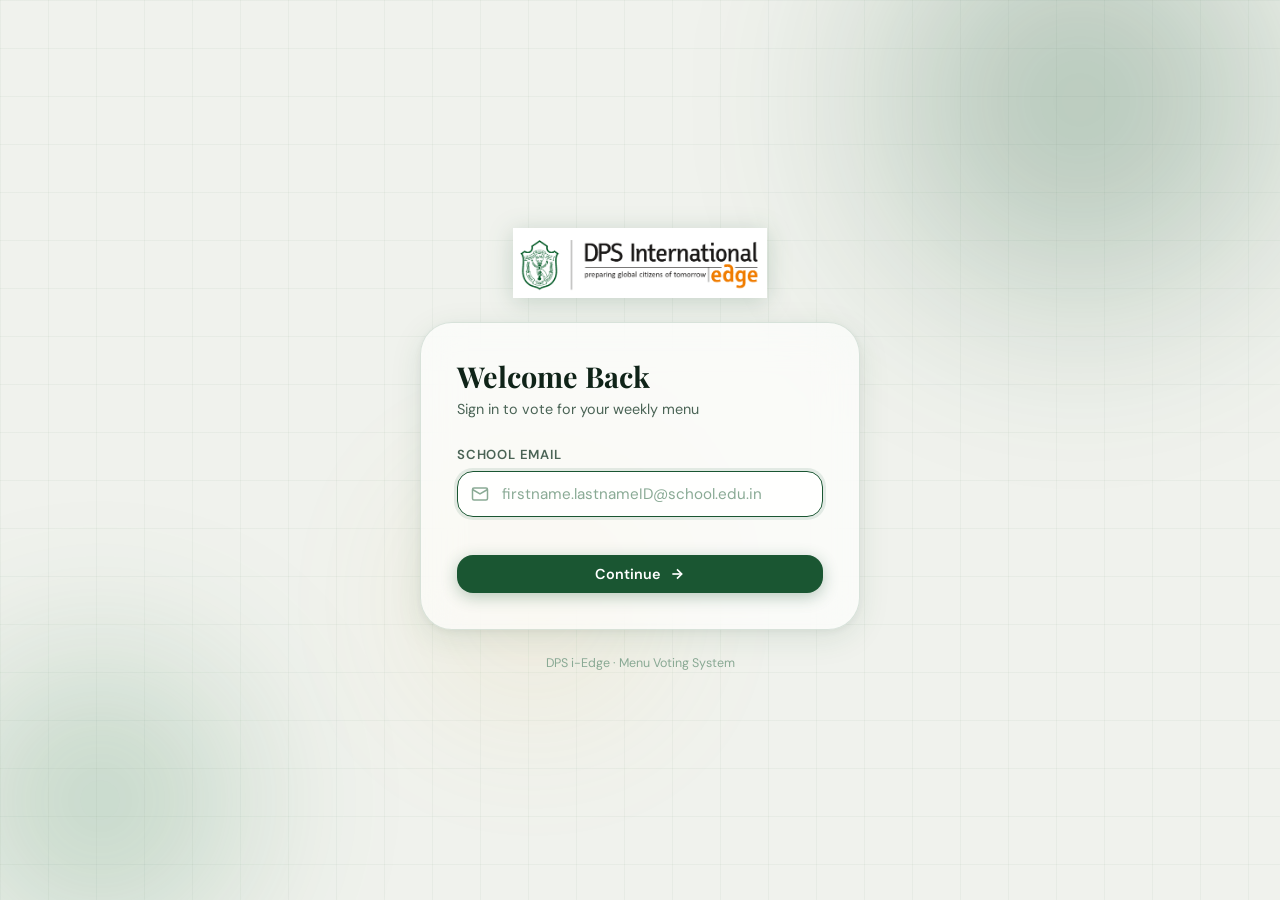
==== index.html @ 248c558a "Initial commit" ====
<!DOCTYPE html>
<html lang="en">
<head>
  <meta charset="UTF-8" />
  <meta name="viewport" content="width=device-width, initial-scale=1.0" />
  <title>DPS i-Edge · Menu Vote</title>
  <link rel="preconnect" href="https://fonts.googleapis.com" />
  <link rel="preconnect" href="https://fonts.gstatic.com" crossorigin />
  <link href="https://fonts.googleapis.com/css2?family=Playfair+Display:wght@400;600;700&family=DM+Sans:wght@300;400;500;600&family=DM+Mono:wght@400;500&display=swap" rel="stylesheet" />
  <link rel="stylesheet" href="css/main.css" />
  <link rel="stylesheet" href="css/auth.css" />
</head>
<body class="auth-page">

  <!-- Animated background -->
  <div class="bg-canvas">
    <div class="bg-orb orb-1"></div>
    <div class="bg-orb orb-2"></div>
    <div class="bg-orb orb-3"></div>
    <div class="bg-grid"></div>
  </div>

  <!-- Auth Container -->
  <div class="auth-wrapper">
    <!-- Logo -->
    <div class="auth-logo">
      <img src="assets/logo.png" alt="DPS i-Edge" id="school-logo" onerror="this.style.display='none'; document.getElementById('logo-text').style.display='block'" />
      <div id="logo-text" class="logo-text-fallback" style="display:none">
        <span class="logo-dps">DPS</span><span class="logo-iedge">i·Edge</span>
      </div>
    </div>

    <!-- Step 1: Email Entry -->
    <div class="auth-card glass-card" id="step-email">
      <div class="auth-card-header">
        <h1 class="auth-title">Welcome Back</h1>
        <p class="auth-subtitle">Sign in to vote for your weekly menu</p>
      </div>
      <div class="form-group">
        <label class="form-label" for="email-input">School Email</label>
        <div class="input-wrapper">
          <svg class="input-icon" viewBox="0 0 24 24" fill="none" stroke="currentColor" stroke-width="2"><path d="M4 4h16c1.1 0 2 .9 2 2v12c0 1.1-.9 2-2 2H4c-1.1 0-2-.9-2-2V6c0-1.1.9-2 2-2z"/><polyline points="22,6 12,12 2,6"/></svg>
          <input type="email" id="email-input" class="form-input" placeholder="firstname.lastnameID@school.edu.in" autocomplete="email" />
        </div>
        <span class="form-error" id="email-error"></span>
      </div>
      <button class="btn btn-primary btn-full" id="email-next-btn">
        <span>Continue</span>
        <svg viewBox="0 0 24 24" fill="none" stroke="currentColor" stroke-width="2.5"><line x1="5" y1="12" x2="19" y2="12"/><polyline points="12 5 19 12 12 19"/></svg>
      </button>
    </div>

    <!-- Step 2a: First Login - Set Password -->
    <div class="auth-card glass-card" id="step-first-login" style="display:none">
      <div class="auth-card-header">
        <button class="back-btn" id="back-from-first">
          <svg viewBox="0 0 24 24" fill="none" stroke="currentColor" stroke-width="2.5"><polyline points="15 18 9 12 15 6"/></svg>
        </button>
        <h1 class="auth-title">First Time Here?</h1>
        <p class="auth-subtitle">Enter your temporary password, then create a new one</p>
      </div>
      <div class="form-group">
        <label class="form-label">Temporary Password</label>
        <div class="input-wrapper">
          <svg class="input-icon" viewBox="0 0 24 24" fill="none" stroke="currentColor" stroke-width="2"><rect x="3" y="11" width="18" height="11" rx="2" ry="2"/><path d="M7 11V7a5 5 0 0 1 10 0v4"/></svg>
          <input type="password" id="temp-password-input" class="form-input" placeholder="firstnameDDMM" autocomplete="current-password" />
          <button class="toggle-pw" data-target="temp-password-input">
            <svg viewBox="0 0 24 24" fill="none" stroke="currentColor" stroke-width="2"><path d="M1 12s4-8 11-8 11 8 11 8-4 8-11 8-11-8-11-8z"/><circle cx="12" cy="12" r="3"/></svg>
          </button>
        </div>
        <span class="form-error" id="temp-pw-error"></span>
      </div>
      <div class="form-group">
        <label class="form-label">New Password</label>
        <div class="input-wrapper">
          <svg class="input-icon" viewBox="0 0 24 24" fill="none" stroke="currentColor" stroke-width="2"><rect x="3" y="11" width="18" height="11" rx="2" ry="2"/><path d="M7 11V7a5 5 0 0 1 10 0v4"/></svg>
          <input type="password" id="new-password-input" class="form-input" placeholder="At least 6 characters" autocomplete="new-password" />
          <button class="toggle-pw" data-target="new-password-input">
            <svg viewBox="0 0 24 24" fill="none" stroke="currentColor" stroke-width="2"><path d="M1 12s4-8 11-8 11 8 11 8-4 8-11 8-11-8-11-8z"/><circle cx="12" cy="12" r="3"/></svg>
          </button>
        </div>
        <span class="form-error" id="new-pw-error"></span>
      </div>
      <div class="form-group">
        <label class="form-label">Confirm New Password</label>
        <div class="input-wrapper">
          <svg class="input-icon" viewBox="0 0 24 24" fill="none" stroke="currentColor" stroke-width="2"><rect x="3" y="11" width="18" height="11" rx="2" ry="2"/><path d="M7 11V7a5 5 0 0 1 10 0v4"/></svg>
          <input type="password" id="confirm-password-input" class="form-input" placeholder="Repeat new password" autocomplete="new-password" />
          <button class="toggle-pw" data-target="confirm-password-input">
            <svg viewBox="0 0 24 24" fill="none" stroke="currentColor" stroke-width="2"><path d="M1 12s4-8 11-8 11 8 11 8-4 8-11 8-11-8-11-8z"/><circle cx="12" cy="12" r="3"/></svg>
          </button>
        </div>
        <span class="form-error" id="confirm-pw-error"></span>
      </div>
      <button class="btn btn-primary btn-full" id="first-login-btn">
        <span>Set Password & Enter</span>
        <svg viewBox="0 0 24 24" fill="none" stroke="currentColor" stroke-width="2.5"><line x1="5" y1="12" x2="19" y2="12"/><polyline points="12 5 19 12 12 19"/></svg>
      </button>
    </div>

    <!-- Step 2b: Normal Login -->
    <div class="auth-card glass-card" id="step-login" style="display:none">
      <div class="auth-card-header">
        <button class="back-btn" id="back-from-login">
          <svg viewBox="0 0 24 24" fill="none" stroke="currentColor" stroke-width="2.5"><polyline points="15 18 9 12 15 6"/></svg>
        </button>
        <h1 class="auth-title">Welcome Back</h1>
        <p class="auth-subtitle" id="login-name-label">Enter your password to continue</p>
      </div>
      <div class="form-group">
        <label class="form-label">Password</label>
        <div class="input-wrapper">
          <svg class="input-icon" viewBox="0 0 24 24" fill="none" stroke="currentColor" stroke-width="2"><rect x="3" y="11" width="18" height="11" rx="2" ry="2"/><path d="M7 11V7a5 5 0 0 1 10 0v4"/></svg>
          <input type="password" id="login-password-input" class="form-input" placeholder="Your password" autocomplete="current-password" />
          <button class="toggle-pw" data-target="login-password-input">
            <svg viewBox="0 0 24 24" fill="none" stroke="currentColor" stroke-width="2"><path d="M1 12s4-8 11-8 11 8 11 8-4 8-11 8-11-8-11-8z"/><circle cx="12" cy="12" r="3"/></svg>
          </button>
        </div>
        <span class="form-error" id="login-pw-error"></span>
      </div>
      <button class="btn btn-primary btn-full" id="login-btn">
        <span>Sign In</span>
        <svg viewBox="0 0 24 24" fill="none" stroke="currentColor" stroke-width="2.5"><line x1="5" y1="12" x2="19" y2="12"/><polyline points="12 5 19 12 12 19"/></svg>
      </button>
    </div>

    <!-- Step 2c: Admin Login -->
    <div class="auth-card glass-card" id="step-admin-login" style="display:none">
      <div class="auth-card-header">
        <button class="back-btn" id="back-from-admin">
          <svg viewBox="0 0 24 24" fill="none" stroke="currentColor" stroke-width="2.5"><polyline points="15 18 9 12 15 6"/></svg>
        </button>
        <h1 class="auth-title">Admin Access</h1>
        <p class="auth-subtitle">Restricted area — authorised personnel only</p>
      </div>
      <div class="form-group">
        <label class="form-label">Admin Password</label>
        <div class="input-wrapper">
          <svg class="input-icon" viewBox="0 0 24 24" fill="none" stroke="currentColor" stroke-width="2"><rect x="3" y="11" width="18" height="11" rx="2" ry="2"/><path d="M7 11V7a5 5 0 0 1 10 0v4"/></svg>
          <input type="password" id="admin-password-input" class="form-input" placeholder="Admin password" autocomplete="current-password" />
          <button class="toggle-pw" data-target="admin-password-input">
            <svg viewBox="0 0 24 24" fill="none" stroke="currentColor" stroke-width="2"><path d="M1 12s4-8 11-8 11 8 11 8-4 8-11 8-11-8-11-8z"/><circle cx="12" cy="12" r="3"/></svg>
          </button>
        </div>
        <span class="form-error" id="admin-pw-error"></span>
      </div>
      <button class="btn btn-primary btn-full" id="admin-login-btn">
        <span>Access Dashboard</span>
        <svg viewBox="0 0 24 24" fill="none" stroke="currentColor" stroke-width="2.5"><line x1="5" y1="12" x2="19" y2="12"/><polyline points="12 5 19 12 12 19"/></svg>
      </button>
    </div>

    <div class="auth-footer">
      <p>DPS i-Edge · Menu Voting System</p>
    </div>
  </div>

  <!-- Loading Overlay -->
  <div class="loading-overlay" id="loading-overlay" style="display:none">
    <div class="loading-spinner"></div>
    <p class="loading-text" id="loading-text">Please wait…</p>
  </div>

  <script src="js/config.js"></script>
  <script src="js/supabase.js"></script>
  <script src="js/crypto.js"></script>
  <script src="js/auth.js"></script>
</body>
</html>
---- css/main.css ----
/* ===== CSS VARIABLES ===== */
:root {
  --green: #1A5632;
  --green-light: #2a7a48;
  --green-xlight: #3a9d5e;
  --green-glass: rgba(26, 86, 50, 0.12);
  --green-glass-hover: rgba(26, 86, 50, 0.22);
  --accent: #e8b84b;
  --accent-light: rgba(232, 184, 75, 0.15);
  --red: #c0392b;
  --red-light: rgba(192, 57, 43, 0.12);

  --bg: #f0f2ed;
  --bg-2: #e8ebe3;
  --surface: rgba(255, 255, 255, 0.65);
  --surface-2: rgba(255, 255, 255, 0.4);
  --surface-border: rgba(26, 86, 50, 0.15);
  --surface-shadow: 0 8px 32px rgba(26, 86, 50, 0.1), 0 2px 8px rgba(0,0,0,0.06);

  --text-primary: #0f2318;
  --text-secondary: #4a6355;
  --text-muted: #8aaa95;
  --text-on-green: #ffffff;

  --font-display: 'Playfair Display', Georgia, serif;
  --font-body: 'DM Sans', system-ui, sans-serif;
  --font-mono: 'DM Mono', monospace;

  --radius-sm: 8px;
  --radius: 16px;
  --radius-lg: 24px;
  --radius-xl: 32px;

  --transition: 0.2s cubic-bezier(0.4, 0, 0.2, 1);
  --transition-slow: 0.4s cubic-bezier(0.4, 0, 0.2, 1);

  /* Allergen colors */
  --lactose-color: #7b5ea7;
  --lactose-bg: rgba(123, 94, 167, 0.12);
  --mushroom-color: #8B5E3C;
  --mushroom-bg: rgba(139, 94, 60, 0.12);
  --nuts-color: #D4742A;
  --nuts-bg: rgba(212, 116, 42, 0.12);
  --star-color: #e8b84b;
  --star-bg: rgba(232, 184, 75, 0.15);
}

/* ===== RESET ===== */
*, *::before, *::after { box-sizing: border-box; margin: 0; padding: 0; }

html {
  scroll-behavior: smooth;
  -webkit-font-smoothing: antialiased;
  -moz-osx-font-smoothing: grayscale;
}

body {
  font-family: var(--font-body);
  background: var(--bg);
  color: var(--text-primary);
  min-height: 100vh;
  line-height: 1.5;
}

img { max-width: 100%; display: block; }
button { cursor: pointer; border: none; background: none; font-family: inherit; }
input, select, textarea { font-family: inherit; }
a { color: inherit; text-decoration: none; }

/* ===== TYPOGRAPHY ===== */
h1, h2, h3 { font-family: var(--font-display); line-height: 1.2; }

/* ===== GLASSMORPHISM ===== */
.glass-card {
  background: var(--surface);
  backdrop-filter: blur(20px) saturate(1.4);
  -webkit-backdrop-filter: blur(20px) saturate(1.4);
  border: 1px solid var(--surface-border);
  box-shadow: var(--surface-shadow);
}

.glass-nav {
  background: rgba(240, 242, 237, 0.8);
  backdrop-filter: blur(24px) saturate(1.6);
  -webkit-backdrop-filter: blur(24px) saturate(1.6);
  border-bottom: 1px solid var(--surface-border);
}

/* ===== BUTTONS ===== */
.btn {
  display: inline-flex;
  align-items: center;
  gap: 8px;
  padding: 10px 20px;
  border-radius: var(--radius);
  font-size: 0.9rem;
  font-weight: 600;
  transition: all var(--transition);
  white-space: nowrap;
}

.btn svg { width: 16px; height: 16px; flex-shrink: 0; }

.btn-primary {
  background: var(--green);
  color: var(--text-on-green);
  box-shadow: 0 4px 16px rgba(26, 86, 50, 0.3);
}
.btn-primary:hover {
  background: var(--green-light);
  box-shadow: 0 6px 20px rgba(26, 86, 50, 0.4);
  transform: translateY(-1px);
}
.btn-primary:active { transform: translateY(0); }

.btn-secondary {
  background: var(--green-glass);
  color: var(--green);
  border: 1px solid var(--surface-border);
}
.btn-secondary:hover {
  background: var(--green-glass-hover);
  transform: translateY(-1px);
}

.btn-ghost {
  background: transparent;
  color: var(--text-secondary);
  border: 1px solid var(--surface-border);
}
.btn-ghost:hover { background: var(--green-glass); color: var(--green); }

.btn-danger {
  background: var(--red);
  color: white;
  box-shadow: 0 4px 16px rgba(192, 57, 43, 0.25);
}
.btn-danger:hover { background: #a93226; transform: translateY(-1px); }

.btn-large { padding: 14px 32px; font-size: 1rem; border-radius: var(--radius-lg); }
.btn-full { width: 100%; justify-content: center; }
.icon-btn { padding: 10px; width: 40px; height: 40px; border-radius: 50%; }

/* ===== FORMS ===== */
.form-group { display: flex; flex-direction: column; gap: 6px; }

.form-label {
  font-size: 0.82rem;
  font-weight: 600;
  color: var(--text-secondary);
  text-transform: uppercase;
  letter-spacing: 0.06em;
}

.form-label .required { color: var(--red); }

.input-wrapper { position: relative; display: flex; align-items: center; }

.input-icon {
  position: absolute;
  left: 14px;
  width: 18px;
  height: 18px;
  color: var(--text-muted);
  pointer-events: none;
  flex-shrink: 0;
}

.form-input {
  width: 100%;
  padding: 12px 16px;
  border-radius: var(--radius);
  border: 1.5px solid var(--surface-border);
  background: rgba(255,255,255,0.6);
  color: var(--text-primary);
  font-size: 0.95rem;
  transition: all var(--transition);
  outline: none;
  -webkit-appearance: none;
  appearance: none;
}

.input-wrapper .form-input { padding-left: 44px; }
.input-wrapper .form-input:has(~ .toggle-pw) { padding-right: 44px; }

.form-input:focus {
  border-color: var(--green);
  background: rgba(255,255,255,0.85);
  box-shadow: 0 0 0 3px rgba(26, 86, 50, 0.1);
}

.form-input::placeholder { color: var(--text-muted); }

.form-textarea { resize: vertical; min-height: 72px; }

select.form-input { cursor: pointer; }

.toggle-pw {
  position: absolute;
  right: 12px;
  color: var(--text-muted);
  padding: 4px;
  display: flex;
}
.toggle-pw svg { width: 18px; height: 18px; }
.toggle-pw:hover { color: var(--green); }

.form-error {
  font-size: 0.82rem;
  color: var(--red);
  min-height: 16px;
}

.form-hint { font-size: 0.8rem; color: var(--text-muted); margin-top: 2px; }

.form-row {
  display: grid;
  grid-template-columns: repeat(auto-fit, minmax(160px, 1fr));
  gap: 12px;
}

/* ===== TOGGLE SWITCH ===== */
.toggle-switch { position: relative; display: inline-block; width: 48px; height: 26px; flex-shrink: 0; }
.toggle-switch input { opacity: 0; width: 0; height: 0; }
.toggle-slider {
  position: absolute; inset: 0;
  background: #ccc;
  border-radius: 26px;
  transition: all var(--transition);
  cursor: pointer;
}
.toggle-slider::before {
  content: '';
  position: absolute;
  width: 20px; height: 20px;
  left: 3px; top: 3px;
  background: white;
  border-radius: 50%;
  transition: all var(--transition);
  box-shadow: 0 1px 4px rgba(0,0,0,0.2);
}
.toggle-switch input:checked + .toggle-slider { background: var(--green); }
.toggle-switch input:checked + .toggle-slider::before { transform: translateX(22px); }

/* ===== APP HEADER ===== */
.app-header {
  position: sticky;
  top: 0;
  z-index: 100;
}

.header-inner {
  display: flex;
  align-items: center;
  justify-content: space-between;
  gap: 16px;
  max-width: 1280px;
  margin: 0 auto;
  padding: 12px 24px;
}

.header-left, .header-right {
  display: flex;
  align-items: center;
  gap: 12px;
  flex: 1;
}

.header-right { justify-content: flex-end; }
.header-center { flex: 2; display: flex; justify-content: center; }

/* ===== ALLERGEN TAGS ===== */
.allergen-tag {
  display: inline-flex;
  align-items: center;
  gap: 4px;
  padding: 3px 10px;
  border-radius: 20px;
  font-size: 0.72rem;
  font-weight: 600;
  text-transform: uppercase;
  letter-spacing: 0.04em;
}

.allergen-tag.lactose { background: var(--lactose-bg); color: var(--lactose-color); }
.allergen-tag.mushroom { background: var(--mushroom-bg); color: var(--mushroom-color); }
.allergen-tag.nuts { background: var(--nuts-bg); color: var(--nuts-color); }

.star-tag {
  display: inline-flex;
  align-items: center;
  gap: 4px;
  padding: 3px 10px;
  border-radius: 20px;
  font-size: 0.72rem;
  font-weight: 700;
  background: var(--star-bg);
  color: #a07828;
  text-transform: uppercase;
  letter-spacing: 0.04em;
}

.star-tag svg { width: 10px; height: 10px; fill: currentColor; }

/* ===== ITEM CARD ===== */
.item-card {
  background: var(--surface);
  backdrop-filter: blur(16px);
  border: 1.5px solid var(--surface-border);
  border-radius: var(--radius-lg);
  overflow: hidden;
  transition: all var(--transition);
  cursor: pointer;
  position: relative;
  display: flex;
  flex-direction: column;
}

.item-card:hover {
  border-color: var(--green);
  box-shadow: 0 8px 28px rgba(26, 86, 50, 0.15);
  transform: translateY(-2px);
}

.item-card.selected {
  border-color: var(--green);
  background: rgba(26, 86, 50, 0.06);
  box-shadow: 0 0 0 3px rgba(26, 86, 50, 0.15), 0 8px 28px rgba(26, 86, 50, 0.12);
}

.item-card.selected::after {
  content: '';
  position: absolute;
  top: 12px;
  right: 12px;
  width: 22px;
  height: 22px;
  background: var(--green);
  border-radius: 50%;
  background-image: url("data:image/svg+xml,%3Csvg xmlns='http://www.w3.org/2000/svg' viewBox='0 0 24 24' fill='none' stroke='white' stroke-width='3'%3E%3Cpolyline points='20 6 9 17 4 12'/%3E%3C/svg%3E");
  background-size: 14px;
  background-position: center;
  background-repeat: no-repeat;
}

.item-card.disabled {
  opacity: 0.45;
  pointer-events: none;
  filter: grayscale(0.4);
}

.item-card-img {
  width: 100%;
  height: 140px;
  object-fit: cover;
}

.item-card-body {
  padding: 14px;
  flex: 1;
  display: flex;
  flex-direction: column;
  gap: 8px;
}

.item-card-name {
  font-size: 0.95rem;
  font-weight: 600;
  color: var(--text-primary);
  line-height: 1.3;
}

.item-card-desc {
  font-size: 0.8rem;
  color: var(--text-secondary);
  line-height: 1.4;
}

.item-card-tags {
  display: flex;
  flex-wrap: wrap;
  gap: 4px;
  margin-top: auto;
}

/* ===== MODAL ===== */
.modal-overlay {
  position: fixed;
  inset: 0;
  background: rgba(15, 35, 24, 0.5);
  backdrop-filter: blur(4px);
  z-index: 200;
  display: flex;
  align-items: center;
  justify-content: center;
  padding: 20px;
  animation: fadeIn 0.2s ease;
}

@keyframes fadeIn { from { opacity: 0; } to { opacity: 1; } }

.modal {
  width: 100%;
  max-width: 560px;
  max-height: 90vh;
  overflow-y: auto;
  border-radius: var(--radius-xl);
  animation: slideUp 0.25s cubic-bezier(0.34, 1.56, 0.64, 1);
}

.modal-sm { max-width: 420px; }

@keyframes slideUp { from { opacity: 0; transform: translateY(20px) scale(0.97); } to { opacity: 1; transform: none; } }

.modal-header {
  display: flex;
  align-items: center;
  justify-content: space-between;
  padding: 24px 24px 0;
  margin-bottom: 4px;
}

.modal-header h2 { font-size: 1.3rem; }

.modal-close {
  width: 32px; height: 32px;
  display: flex; align-items: center; justify-content: center;
  border-radius: 50%;
  color: var(--text-secondary);
  transition: all var(--transition);
}
.modal-close:hover { background: var(--green-glass); color: var(--green); }
.modal-close svg { width: 18px; height: 18px; }

.modal-body {
  padding: 20px 24px;
  display: flex;
  flex-direction: column;
  gap: 16px;
}

.modal-footer {
  display: flex;
  justify-content: flex-end;
  gap: 10px;
  padding: 0 24px 24px;
}

/* ===== TOAST ===== */
.toast {
  position: fixed;
  bottom: 32px;
  left: 50%;
  transform: translateX(-50%) translateY(100px);
  background: var(--green);
  color: white;
  padding: 12px 20px;
  border-radius: 40px;
  display: flex;
  align-items: center;
  gap: 8px;
  font-size: 0.9rem;
  font-weight: 500;
  box-shadow: 0 8px 24px rgba(26, 86, 50, 0.35);
  z-index: 300;
  transition: transform 0.3s cubic-bezier(0.34, 1.56, 0.64, 1);
  white-space: nowrap;
}

.toast.show { transform: translateX(-50%) translateY(0); }
.toast.error { background: var(--red); box-shadow: 0 8px 24px rgba(192, 57, 43, 0.35); }

.toast-icon { width: 18px; height: 18px; flex-shrink: 0; }

/* ===== LOADING OVERLAY ===== */
.loading-overlay {
  position: fixed;
  inset: 0;
  background: rgba(240, 242, 237, 0.7);
  backdrop-filter: blur(8px);
  z-index: 400;
  display: flex;
  flex-direction: column;
  align-items: center;
  justify-content: center;
  gap: 16px;
}

.loading-spinner {
  width: 44px;
  height: 44px;
  border: 3px solid var(--surface-border);
  border-top-color: var(--green);
  border-radius: 50%;
  animation: spin 0.8s linear infinite;
}

@keyframes spin { to { transform: rotate(360deg); } }

.loading-text {
  color: var(--text-secondary);
  font-size: 0.9rem;
}

/* ===== ALLERGEN CHECKBOXES ===== */
.allergen-checkboxes { display: flex; flex-wrap: wrap; gap: 8px; }
.allergen-check { display: flex; align-items: center; cursor: pointer; }
.allergen-check input { position: absolute; opacity: 0; width: 0; height: 0; }
.allergen-check input:checked + .allergen-tag { opacity: 1; box-shadow: 0 0 0 2px currentColor; }
.allergen-check .allergen-tag { opacity: 0.5; transition: all var(--transition); }

/* ===== UTILITY ===== */
.highlight { color: var(--green); font-weight: 600; }
.text-muted { color: var(--text-muted); }

/* ===== RESPONSIVE BREAKPOINTS ===== */
@media (max-width: 768px) {
  .header-inner { padding: 10px 16px; gap: 8px; }
  .header-center { flex: unset; }
  .modal { border-radius: var(--radius-lg); }
}

@media (max-width: 480px) {
  .btn { padding: 9px 16px; font-size: 0.85rem; }
  .btn-large { padding: 12px 24px; }
}
---- css/auth.css ----
/* ===== AUTH PAGE ===== */
.auth-page {
  min-height: 100vh;
  display: flex;
  align-items: center;
  justify-content: center;
  padding: 24px;
  position: relative;
  background: var(--bg);
}

/* ===== ANIMATED BACKGROUND ===== */
.bg-canvas {
  position: fixed;
  inset: 0;
  overflow: hidden;
  z-index: 0;
  pointer-events: none;
}

.bg-orb {
  position: absolute;
  border-radius: 50%;
  filter: blur(80px);
  opacity: 0.35;
}

.orb-1 {
  width: 600px;
  height: 600px;
  background: radial-gradient(circle, #1A5632 0%, transparent 70%);
  top: -200px;
  right: -100px;
  animation: orbFloat1 18s ease-in-out infinite;
}

.orb-2 {
  width: 400px;
  height: 400px;
  background: radial-gradient(circle, #2a7a48 0%, transparent 70%);
  bottom: -100px;
  left: -100px;
  animation: orbFloat2 14s ease-in-out infinite;
}

.orb-3 {
  width: 300px;
  height: 300px;
  background: radial-gradient(circle, #e8b84b 0%, transparent 70%);
  top: 50%;
  left: 30%;
  opacity: 0.2;
  animation: orbFloat3 20s ease-in-out infinite;
}

@keyframes orbFloat1 {
  0%, 100% { transform: translate(0, 0) scale(1); }
  33% { transform: translate(-60px, 40px) scale(1.05); }
  66% { transform: translate(40px, -30px) scale(0.95); }
}
@keyframes orbFloat2 {
  0%, 100% { transform: translate(0, 0) scale(1); }
  50% { transform: translate(50px, -40px) scale(1.1); }
}
@keyframes orbFloat3 {
  0%, 100% { transform: translate(0, 0); }
  50% { transform: translate(-80px, 60px); }
}

.bg-grid {
  position: absolute;
  inset: 0;
  background-image:
    linear-gradient(rgba(26, 86, 50, 0.04) 1px, transparent 1px),
    linear-gradient(90deg, rgba(26, 86, 50, 0.04) 1px, transparent 1px);
  background-size: 48px 48px;
}

/* ===== AUTH WRAPPER ===== */
.auth-wrapper {
  position: relative;
  z-index: 1;
  width: 100%;
  max-width: 440px;
  display: flex;
  flex-direction: column;
  align-items: center;
  gap: 24px;
}

/* ===== AUTH LOGO ===== */
.auth-logo {
  display: flex;
  justify-content: center;
}

.auth-logo img {
  max-height: 70px;
  max-width: 280px;
  width: auto;
  object-fit: contain;
  filter: drop-shadow(0 4px 12px rgba(26, 86, 50, 0.2));
}

.logo-text-fallback {
  font-family: var(--font-display);
  font-size: 2.2rem;
  font-weight: 700;
  letter-spacing: -0.02em;
}

.logo-dps { color: var(--green); }
.logo-iedge { color: var(--accent); margin-left: 4px; }

/* ===== AUTH CARD ===== */
.auth-card {
  width: 100%;
  border-radius: var(--radius-xl);
  padding: 36px;
  animation: cardIn 0.4s cubic-bezier(0.34, 1.56, 0.64, 1);
}

@keyframes cardIn {
  from { opacity: 0; transform: translateY(24px) scale(0.96); }
  to { opacity: 1; transform: none; }
}

.auth-card-header {
  margin-bottom: 24px;
  position: relative;
}

.auth-title {
  font-size: 1.8rem;
  font-weight: 700;
  color: var(--text-primary);
  margin-bottom: 6px;
}

.auth-subtitle {
  font-size: 0.9rem;
  color: var(--text-secondary);
  line-height: 1.5;
}

/* ===== BACK BUTTON ===== */
.back-btn {
  position: absolute;
  top: -8px;
  left: -8px;
  width: 36px;
  height: 36px;
  display: flex;
  align-items: center;
  justify-content: center;
  border-radius: 50%;
  color: var(--text-secondary);
  transition: all var(--transition);
  background: var(--green-glass);
}

.back-btn:hover {
  background: var(--green-glass-hover);
  color: var(--green);
}

.back-btn svg { width: 18px; height: 18px; }

.auth-card-header:has(.back-btn) .auth-title,
.auth-card-header:has(.back-btn) .auth-subtitle {
  padding-left: 36px;
}

/* form groups inside auth card */
.auth-card .form-group { margin-bottom: 16px; }

/* ===== AUTH FOOTER ===== */
.auth-footer {
  text-align: center;
  font-size: 0.78rem;
  color: var(--text-muted);
}

/* ===== RESPONSIVE ===== */
@media (max-width: 480px) {
  .auth-card { padding: 24px 20px; }
  .auth-title { font-size: 1.5rem; }
}
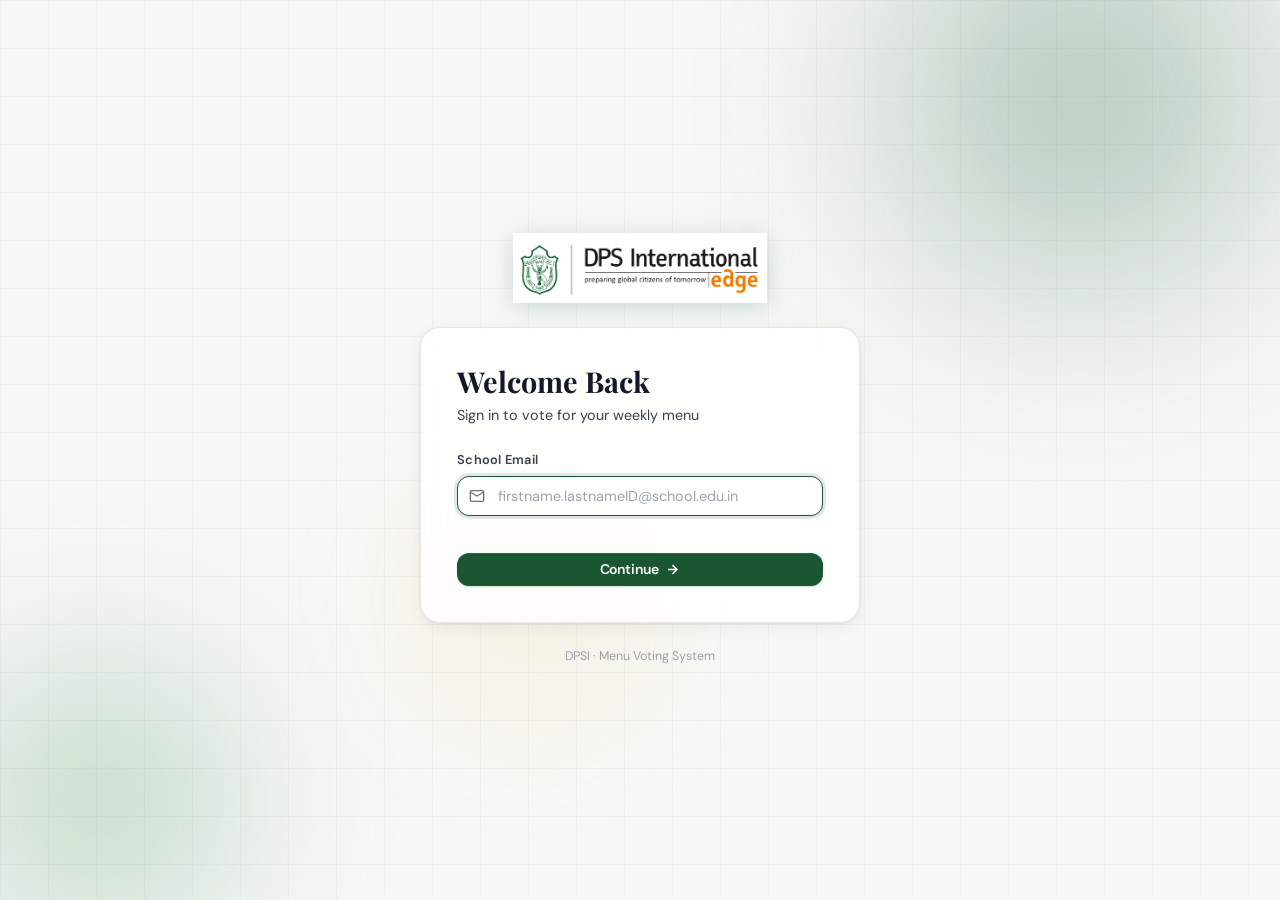
==== commit d7d69fe7: "Star item changes, navbar changes, branding changes, removed XP" ====
--- a/index.html
+++ b/index.html
@@ -3,7 +3,7 @@
 <head>
   <meta charset="UTF-8" />
   <meta name="viewport" content="width=device-width, initial-scale=1.0" />
-  <title>DPS i-Edge · Menu Vote</title>
+  <title>DPSI Menu Voting</title>
   <link rel="preconnect" href="https://fonts.googleapis.com" />
   <link rel="preconnect" href="https://fonts.gstatic.com" crossorigin />
   <link href="https://fonts.googleapis.com/css2?family=Playfair+Display:wght@400;600;700&family=DM+Sans:wght@300;400;500;600&family=DM+Mono:wght@400;500&display=swap" rel="stylesheet" />
@@ -24,7 +24,7 @@
   <div class="auth-wrapper">
     <!-- Logo -->
     <div class="auth-logo">
-      <img src="assets/logo.png" alt="DPS i-Edge" id="school-logo" onerror="this.style.display='none'; document.getElementById('logo-text').style.display='block'" />
+      <img src="assets/logo.png" alt="DPSI" id="school-logo" onerror="this.style.display='none'; document.getElementById('logo-text').style.display='block'" />
       <div id="logo-text" class="logo-text-fallback" style="display:none">
         <span class="logo-dps">DPS</span><span class="logo-iedge">i·Edge</span>
       </div>
@@ -151,7 +151,7 @@
     </div>
 
     <div class="auth-footer">
-      <p>DPS i-Edge · Menu Voting System</p>
+      <p>DPSI · Menu Voting System</p>
     </div>
   </div>
 
--- a/css/main.css
+++ b/css/main.css
@@ -1,526 +1,826 @@
 /* ===== CSS VARIABLES ===== */
 :root {
-  --green: #1A5632;
-  --green-light: #2a7a48;
-  --green-xlight: #3a9d5e;
-  --green-glass: rgba(26, 86, 50, 0.12);
-  --green-glass-hover: rgba(26, 86, 50, 0.22);
-  --accent: #e8b84b;
-  --accent-light: rgba(232, 184, 75, 0.15);
-  --red: #c0392b;
-  --red-light: rgba(192, 57, 43, 0.12);
-
-  --bg: #f0f2ed;
-  --bg-2: #e8ebe3;
-  --surface: rgba(255, 255, 255, 0.65);
-  --surface-2: rgba(255, 255, 255, 0.4);
-  --surface-border: rgba(26, 86, 50, 0.15);
-  --surface-shadow: 0 8px 32px rgba(26, 86, 50, 0.1), 0 2px 8px rgba(0,0,0,0.06);
-
-  --text-primary: #0f2318;
-  --text-secondary: #4a6355;
-  --text-muted: #8aaa95;
-  --text-on-green: #ffffff;
-
-  --font-display: 'Playfair Display', Georgia, serif;
-  --font-body: 'DM Sans', system-ui, sans-serif;
-  --font-mono: 'DM Mono', monospace;
-
-  --radius-sm: 8px;
-  --radius: 16px;
-  --radius-lg: 24px;
-  --radius-xl: 32px;
-
-  --transition: 0.2s cubic-bezier(0.4, 0, 0.2, 1);
-  --transition-slow: 0.4s cubic-bezier(0.4, 0, 0.2, 1);
-
-  /* Allergen colors */
-  --lactose-color: #7b5ea7;
-  --lactose-bg: rgba(123, 94, 167, 0.12);
-  --mushroom-color: #8B5E3C;
-  --mushroom-bg: rgba(139, 94, 60, 0.12);
-  --nuts-color: #D4742A;
-  --nuts-bg: rgba(212, 116, 42, 0.12);
-  --star-color: #e8b84b;
-  --star-bg: rgba(232, 184, 75, 0.15);
+    --green: #1a5632;
+    --green-light: #22703f;
+    --green-xlight: #2e8f52;
+    --green-glass: rgba(26, 86, 50, 0.08);
+    --green-glass-hover: rgba(26, 86, 50, 0.14);
+    --accent: #d4a017;
+    --accent-light: rgba(212, 160, 23, 0.13);
+    --red: #b91c1c;
+    --red-light: rgba(185, 28, 28, 0.09);
+
+    /* Cleaner, higher-contrast background palette — Notion/Linear inspired */
+    --bg: #f7f8f5;
+    --bg-2: #eef0eb;
+    --surface: rgba(255, 255, 255, 0.82);
+    --surface-solid: #ffffff;
+    --surface-2: rgba(255, 255, 255, 0.55);
+    --surface-border: rgba(0, 0, 0, 0.09);
+    --surface-border-strong: rgba(0, 0, 0, 0.16);
+    --surface-shadow: 0 1px 3px rgba(0, 0, 0, 0.07), 0 4px 16px rgba(0, 0, 0, 0.06);
+    --surface-shadow-lg: 0 2px 8px rgba(0, 0, 0, 0.06), 0 12px 32px rgba(0, 0, 0, 0.08);
+
+    /* High contrast text — Stripe/Linear style */
+    --text-primary: #111827;
+    --text-secondary: #374151;
+    --text-tertiary: #6b7280;
+    --text-muted: #9ca3af;
+    --text-on-green: #ffffff;
+
+    --font-display: 'Playfair Display', Georgia, serif;
+    --font-body: 'DM Sans', system-ui, sans-serif;
+    --font-mono: 'DM Mono', monospace;
+
+    --radius-sm: 6px;
+    --radius: 12px;
+    --radius-lg: 16px;
+    --radius-xl: 20px;
+    --radius-2xl: 28px;
+
+    --transition: 0.15s cubic-bezier(0.4, 0, 0.2, 1);
+    --transition-slow: 0.35s cubic-bezier(0.4, 0, 0.2, 1);
+    --app-header-height: 76px;
+    --app-header-height-mobile: 64px;
+
+    /* Allergen colors — bolder, clearly differentiated */
+    --lactose-color: #6d28d9;
+    --lactose-bg: #ede9fe;
+    --lactose-border: #c4b5fd;
+    --mushroom-color: #92400e;
+    --mushroom-bg: #fef3c7;
+    --mushroom-border: #fcd34d;
+    --nuts-color: #c2410c;
+    --nuts-bg: #ffedd5;
+    --nuts-border: #fed7aa;
+
+    --star-color: #92400e;
+    --star-bg: #fefce8;
+    --star-border: #fde047;
+    --star-outline: #d4a017;
 }
 
 /* ===== RESET ===== */
-*, *::before, *::after { box-sizing: border-box; margin: 0; padding: 0; }
+*,
+*::before,
+*::after {
+    box-sizing: border-box;
+    margin: 0;
+    padding: 0;
+}
 
 html {
-  scroll-behavior: smooth;
-  -webkit-font-smoothing: antialiased;
-  -moz-osx-font-smoothing: grayscale;
+    scroll-behavior: smooth;
+    -webkit-font-smoothing: antialiased;
+    -moz-osx-font-smoothing: grayscale;
 }
 
 body {
-  font-family: var(--font-body);
-  background: var(--bg);
-  color: var(--text-primary);
-  min-height: 100vh;
-  line-height: 1.5;
-}
-
-img { max-width: 100%; display: block; }
-button { cursor: pointer; border: none; background: none; font-family: inherit; }
-input, select, textarea { font-family: inherit; }
-a { color: inherit; text-decoration: none; }
+    font-family: var(--font-body);
+    background: var(--bg);
+    color: var(--text-primary);
+    min-height: 100vh;
+    line-height: 1.6;
+    font-size: 15px;
+}
+
+img {
+    max-width: 100%;
+    display: block;
+}
+button {
+    cursor: pointer;
+    border: none;
+    background: none;
+    font-family: inherit;
+}
+input,
+select,
+textarea {
+    font-family: inherit;
+}
+a {
+    color: inherit;
+    text-decoration: none;
+}
 
 /* ===== TYPOGRAPHY ===== */
-h1, h2, h3 { font-family: var(--font-display); line-height: 1.2; }
+h1,
+h2,
+h3 {
+    font-family: var(--font-display);
+    line-height: 1.2;
+}
 
 /* ===== GLASSMORPHISM ===== */
 .glass-card {
-  background: var(--surface);
-  backdrop-filter: blur(20px) saturate(1.4);
-  -webkit-backdrop-filter: blur(20px) saturate(1.4);
-  border: 1px solid var(--surface-border);
-  box-shadow: var(--surface-shadow);
+    background: var(--surface);
+    backdrop-filter: blur(24px) saturate(1.6);
+    -webkit-backdrop-filter: blur(24px) saturate(1.6);
+    border: 1px solid var(--surface-border);
+    box-shadow: var(--surface-shadow);
 }
 
 .glass-nav {
-  background: rgba(240, 242, 237, 0.8);
-  backdrop-filter: blur(24px) saturate(1.6);
-  -webkit-backdrop-filter: blur(24px) saturate(1.6);
-  border-bottom: 1px solid var(--surface-border);
+    background: rgba(247, 248, 245, 0.88);
+    backdrop-filter: blur(28px) saturate(1.8);
+    -webkit-backdrop-filter: blur(28px) saturate(1.8);
+    border-bottom: 1px solid var(--surface-border);
+    box-shadow: 0 1px 0 rgba(0, 0, 0, 0.05);
 }
 
 /* ===== BUTTONS ===== */
 .btn {
-  display: inline-flex;
-  align-items: center;
-  gap: 8px;
-  padding: 10px 20px;
-  border-radius: var(--radius);
-  font-size: 0.9rem;
-  font-weight: 600;
-  transition: all var(--transition);
-  white-space: nowrap;
-}
-
-.btn svg { width: 16px; height: 16px; flex-shrink: 0; }
+    display: inline-flex;
+    align-items: center;
+    gap: 7px;
+    padding: 9px 18px;
+    border-radius: var(--radius);
+    font-size: 0.875rem;
+    font-weight: 600;
+    font-family: var(--font-body);
+    letter-spacing: -0.01em;
+    transition: all var(--transition);
+    white-space: nowrap;
+    line-height: 1;
+}
+
+.btn svg {
+    width: 15px;
+    height: 15px;
+    flex-shrink: 0;
+}
 
 .btn-primary {
-  background: var(--green);
-  color: var(--text-on-green);
-  box-shadow: 0 4px 16px rgba(26, 86, 50, 0.3);
+    background: var(--green);
+    color: var(--text-on-green);
+    box-shadow:
+        0 1px 2px rgba(26, 86, 50, 0.2),
+        inset 0 1px 0 rgba(255, 255, 255, 0.08);
 }
 .btn-primary:hover {
-  background: var(--green-light);
-  box-shadow: 0 6px 20px rgba(26, 86, 50, 0.4);
-  transform: translateY(-1px);
-}
-.btn-primary:active { transform: translateY(0); }
+    background: var(--green-light);
+    box-shadow:
+        0 4px 12px rgba(26, 86, 50, 0.3),
+        inset 0 1px 0 rgba(255, 255, 255, 0.08);
+    transform: translateY(-1px);
+}
+.btn-primary:active {
+    transform: translateY(0);
+    box-shadow: 0 1px 2px rgba(26, 86, 50, 0.2);
+}
 
 .btn-secondary {
-  background: var(--green-glass);
-  color: var(--green);
-  border: 1px solid var(--surface-border);
+    background: var(--green-glass);
+    color: var(--green);
+    border: 1px solid rgba(26, 86, 50, 0.2);
 }
 .btn-secondary:hover {
-  background: var(--green-glass-hover);
-  transform: translateY(-1px);
+    background: var(--green-glass-hover);
+    border-color: rgba(26, 86, 50, 0.3);
+    transform: translateY(-1px);
 }
 
 .btn-ghost {
-  background: transparent;
-  color: var(--text-secondary);
-  border: 1px solid var(--surface-border);
-}
-.btn-ghost:hover { background: var(--green-glass); color: var(--green); }
+    background: transparent;
+    color: var(--text-secondary);
+    border: 1px solid var(--surface-border);
+}
+.btn-ghost:hover {
+    background: var(--bg-2);
+    color: var(--text-primary);
+    border-color: var(--surface-border-strong);
+}
 
 .btn-danger {
-  background: var(--red);
-  color: white;
-  box-shadow: 0 4px 16px rgba(192, 57, 43, 0.25);
-}
-.btn-danger:hover { background: #a93226; transform: translateY(-1px); }
-
-.btn-large { padding: 14px 32px; font-size: 1rem; border-radius: var(--radius-lg); }
-.btn-full { width: 100%; justify-content: center; }
-.icon-btn { padding: 10px; width: 40px; height: 40px; border-radius: 50%; }
+    background: var(--red);
+    color: white;
+    box-shadow: 0 1px 2px rgba(185, 28, 28, 0.2);
+}
+.btn-danger:hover {
+    background: #991b1b;
+    transform: translateY(-1px);
+    box-shadow: 0 4px 12px rgba(185, 28, 28, 0.25);
+}
+
+.btn-large {
+    padding: 12px 28px;
+    font-size: 0.95rem;
+    border-radius: var(--radius-lg);
+}
+.btn-full {
+    width: 100%;
+    justify-content: center;
+}
+.icon-btn {
+    padding: 8px;
+    width: 36px;
+    height: 36px;
+    border-radius: var(--radius);
+}
 
 /* ===== FORMS ===== */
-.form-group { display: flex; flex-direction: column; gap: 6px; }
+.form-group {
+    display: flex;
+    flex-direction: column;
+    gap: 5px;
+}
 
 .form-label {
-  font-size: 0.82rem;
-  font-weight: 600;
-  color: var(--text-secondary);
-  text-transform: uppercase;
-  letter-spacing: 0.06em;
-}
-
-.form-label .required { color: var(--red); }
-
-.input-wrapper { position: relative; display: flex; align-items: center; }
+    font-size: 0.8rem;
+    font-weight: 600;
+    color: var(--text-secondary);
+    letter-spacing: 0.02em;
+}
+
+.form-label .required {
+    color: var(--red);
+}
+
+.input-wrapper {
+    position: relative;
+    display: flex;
+    align-items: center;
+}
 
 .input-icon {
-  position: absolute;
-  left: 14px;
-  width: 18px;
-  height: 18px;
-  color: var(--text-muted);
-  pointer-events: none;
-  flex-shrink: 0;
+    position: absolute;
+    left: 12px;
+    width: 16px;
+    height: 16px;
+    color: var(--text-tertiary);
+    pointer-events: none;
+    flex-shrink: 0;
 }
 
 .form-input {
-  width: 100%;
-  padding: 12px 16px;
-  border-radius: var(--radius);
-  border: 1.5px solid var(--surface-border);
-  background: rgba(255,255,255,0.6);
-  color: var(--text-primary);
-  font-size: 0.95rem;
-  transition: all var(--transition);
-  outline: none;
-  -webkit-appearance: none;
-  appearance: none;
-}
-
-.input-wrapper .form-input { padding-left: 44px; }
-.input-wrapper .form-input:has(~ .toggle-pw) { padding-right: 44px; }
+    width: 100%;
+    padding: 10px 14px;
+    border-radius: var(--radius);
+    border: 1.5px solid var(--surface-border-strong);
+    background: var(--surface-solid);
+    color: var(--text-primary);
+    font-size: 0.9rem;
+    font-family: var(--font-body);
+    transition: all var(--transition);
+    outline: none;
+    -webkit-appearance: none;
+    appearance: none;
+    box-shadow: 0 1px 2px rgba(0, 0, 0, 0.04);
+}
+
+.input-wrapper .form-input {
+    padding-left: 40px;
+}
 
 .form-input:focus {
-  border-color: var(--green);
-  background: rgba(255,255,255,0.85);
-  box-shadow: 0 0 0 3px rgba(26, 86, 50, 0.1);
-}
-
-.form-input::placeholder { color: var(--text-muted); }
-
-.form-textarea { resize: vertical; min-height: 72px; }
-
-select.form-input { cursor: pointer; }
+    border-color: var(--green);
+    background: #fff;
+    box-shadow:
+        0 0 0 3px rgba(26, 86, 50, 0.12),
+        0 1px 2px rgba(0, 0, 0, 0.04);
+}
+
+.form-input::placeholder {
+    color: var(--text-muted);
+}
+
+.form-textarea {
+    resize: vertical;
+    min-height: 72px;
+}
+
+select.form-input {
+    cursor: pointer;
+}
 
 .toggle-pw {
-  position: absolute;
-  right: 12px;
-  color: var(--text-muted);
-  padding: 4px;
-  display: flex;
-}
-.toggle-pw svg { width: 18px; height: 18px; }
-.toggle-pw:hover { color: var(--green); }
+    position: absolute;
+    right: 10px;
+    color: var(--text-tertiary);
+    padding: 4px;
+    display: flex;
+    border-radius: var(--radius-sm);
+}
+.toggle-pw svg {
+    width: 16px;
+    height: 16px;
+}
+.toggle-pw:hover {
+    color: var(--green);
+}
 
 .form-error {
-  font-size: 0.82rem;
-  color: var(--red);
-  min-height: 16px;
-}
-
-.form-hint { font-size: 0.8rem; color: var(--text-muted); margin-top: 2px; }
+    font-size: 0.8rem;
+    color: var(--red);
+    min-height: 16px;
+    font-weight: 500;
+}
+
+.form-hint {
+    font-size: 0.78rem;
+    color: var(--text-tertiary);
+    margin-top: 1px;
+    line-height: 1.4;
+}
 
 .form-row {
-  display: grid;
-  grid-template-columns: repeat(auto-fit, minmax(160px, 1fr));
-  gap: 12px;
+    display: grid;
+    grid-template-columns: repeat(auto-fit, minmax(150px, 1fr));
+    gap: 12px;
 }
 
 /* ===== TOGGLE SWITCH ===== */
-.toggle-switch { position: relative; display: inline-block; width: 48px; height: 26px; flex-shrink: 0; }
-.toggle-switch input { opacity: 0; width: 0; height: 0; }
+.toggle-switch {
+    position: relative;
+    display: inline-block;
+    width: 48px;
+    height: 26px;
+    flex-shrink: 0;
+}
+.toggle-switch input {
+    opacity: 0;
+    width: 0;
+    height: 0;
+}
 .toggle-slider {
-  position: absolute; inset: 0;
-  background: #ccc;
-  border-radius: 26px;
-  transition: all var(--transition);
-  cursor: pointer;
+    position: absolute;
+    inset: 0;
+    background: #ccc;
+    border-radius: 26px;
+    transition: all var(--transition);
+    cursor: pointer;
 }
 .toggle-slider::before {
-  content: '';
-  position: absolute;
-  width: 20px; height: 20px;
-  left: 3px; top: 3px;
-  background: white;
-  border-radius: 50%;
-  transition: all var(--transition);
-  box-shadow: 0 1px 4px rgba(0,0,0,0.2);
-}
-.toggle-switch input:checked + .toggle-slider { background: var(--green); }
-.toggle-switch input:checked + .toggle-slider::before { transform: translateX(22px); }
+    content: '';
+    position: absolute;
+    width: 20px;
+    height: 20px;
+    left: 3px;
+    top: 3px;
+    background: white;
+    border-radius: 50%;
+    transition: all var(--transition);
+    box-shadow: 0 1px 4px rgba(0, 0, 0, 0.2);
+}
+.toggle-switch input:checked + .toggle-slider {
+    background: var(--green);
+}
+.toggle-switch input:checked + .toggle-slider::before {
+    transform: translateX(22px);
+}
 
 /* ===== APP HEADER ===== */
 .app-header {
-  position: sticky;
-  top: 0;
-  z-index: 100;
+    position: sticky;
+    top: 0;
+    z-index: 100;
+    --app-header-height: 76px;
+    --app-header-height-mobile: 64px;
 }
 
 .header-inner {
-  display: flex;
-  align-items: center;
-  justify-content: space-between;
-  gap: 16px;
-  max-width: 1280px;
-  margin: 0 auto;
-  padding: 12px 24px;
-}
-
-.header-left, .header-right {
-  display: flex;
-  align-items: center;
-  gap: 12px;
-  flex: 1;
-}
-
-.header-right { justify-content: flex-end; }
-.header-center { flex: 2; display: flex; justify-content: center; }
+    display: flex;
+    align-items: center;
+    justify-content: space-between;
+    gap: 16px;
+    max-width: 1280px;
+    margin: 0 auto;
+    padding: 12px 24px;
+}
+
+.header-left,
+.header-right {
+    display: flex;
+    align-items: center;
+    gap: 12px;
+    flex: 1;
+}
+
+.header-right {
+    justify-content: flex-end;
+}
+.header-center {
+    flex: 2;
+    display: flex;
+    justify-content: center;
+}
+
+.nav-logo {
+    width: 42px;
+    height: 42px;
+    object-fit: contain;
+    border-radius: 12px;
+}
 
 /* ===== ALLERGEN TAGS ===== */
 .allergen-tag {
-  display: inline-flex;
-  align-items: center;
-  gap: 4px;
-  padding: 3px 10px;
-  border-radius: 20px;
-  font-size: 0.72rem;
-  font-weight: 600;
-  text-transform: uppercase;
-  letter-spacing: 0.04em;
-}
-
-.allergen-tag.lactose { background: var(--lactose-bg); color: var(--lactose-color); }
-.allergen-tag.mushroom { background: var(--mushroom-bg); color: var(--mushroom-color); }
-.allergen-tag.nuts { background: var(--nuts-bg); color: var(--nuts-color); }
+    display: inline-flex;
+    align-items: center;
+    gap: 4px;
+    padding: 3px 9px;
+    border-radius: 6px;
+    font-size: 0.72rem;
+    font-weight: 700;
+    letter-spacing: 0.02em;
+    border: 1.5px solid;
+    line-height: 1.4;
+}
+
+.allergen-tag.lactose {
+    background: var(--lactose-bg);
+    color: var(--lactose-color);
+    border-color: var(--lactose-border);
+}
+.allergen-tag.mushroom {
+    background: var(--mushroom-bg);
+    color: var(--mushroom-color);
+    border-color: var(--mushroom-border);
+}
+.allergen-tag.nuts {
+    background: var(--nuts-bg);
+    color: var(--nuts-color);
+    border-color: var(--nuts-border);
+}
 
 .star-tag {
-  display: inline-flex;
-  align-items: center;
-  gap: 4px;
-  padding: 3px 10px;
-  border-radius: 20px;
-  font-size: 0.72rem;
-  font-weight: 700;
-  background: var(--star-bg);
-  color: #a07828;
-  text-transform: uppercase;
-  letter-spacing: 0.04em;
-}
-
-.star-tag svg { width: 10px; height: 10px; fill: currentColor; }
+    display: inline-flex;
+    align-items: center;
+    gap: 4px;
+    padding: 3px 9px;
+    border-radius: 6px;
+    font-size: 0.72rem;
+    font-weight: 700;
+    background: var(--star-bg);
+    color: var(--star-color);
+    border: 1.5px solid var(--star-border);
+    letter-spacing: 0.02em;
+}
+
+.star-tag svg {
+    width: 10px;
+    height: 10px;
+    fill: currentColor;
+}
 
 /* ===== ITEM CARD ===== */
 .item-card {
-  background: var(--surface);
-  backdrop-filter: blur(16px);
-  border: 1.5px solid var(--surface-border);
-  border-radius: var(--radius-lg);
-  overflow: hidden;
-  transition: all var(--transition);
-  cursor: pointer;
-  position: relative;
-  display: flex;
-  flex-direction: column;
+    background: var(--surface);
+    backdrop-filter: blur(16px);
+    -webkit-backdrop-filter: blur(16px);
+    border: 1.5px solid var(--surface-border);
+    border-radius: var(--radius-lg);
+    overflow: hidden;
+    transition: all var(--transition);
+    cursor: pointer;
+    position: relative;
+    display: flex;
+    flex-direction: column;
+    box-shadow: var(--surface-shadow);
 }
 
 .item-card:hover {
-  border-color: var(--green);
-  box-shadow: 0 8px 28px rgba(26, 86, 50, 0.15);
-  transform: translateY(-2px);
+    border-color: rgba(26, 86, 50, 0.4);
+    box-shadow: 0 4px 20px rgba(0, 0, 0, 0.1);
+    transform: translateY(-2px);
+}
+
+/* Star item — golden outline */
+.item-card.star-item {
+    border-color: var(--star-outline);
+    box-shadow:
+        0 0 0 1px var(--star-outline),
+        var(--surface-shadow);
+}
+.item-card.star-item:hover {
+    box-shadow:
+        0 0 0 2px var(--star-outline),
+        0 4px 20px rgba(212, 160, 23, 0.2);
 }
 
 .item-card.selected {
-  border-color: var(--green);
-  background: rgba(26, 86, 50, 0.06);
-  box-shadow: 0 0 0 3px rgba(26, 86, 50, 0.15), 0 8px 28px rgba(26, 86, 50, 0.12);
+    border-color: var(--green);
+    background: rgba(26, 86, 50, 0.04);
+    box-shadow:
+        0 0 0 2.5px var(--green),
+        0 4px 20px rgba(26, 86, 50, 0.12);
+}
+
+.item-card.selected.star-item {
+    border-color: var(--green);
+    box-shadow:
+        0 0 0 2.5px var(--green),
+        0 4px 20px rgba(26, 86, 50, 0.12);
 }
 
 .item-card.selected::after {
-  content: '';
-  position: absolute;
-  top: 12px;
-  right: 12px;
-  width: 22px;
-  height: 22px;
-  background: var(--green);
-  border-radius: 50%;
-  background-image: url("data:image/svg+xml,%3Csvg xmlns='http://www.w3.org/2000/svg' viewBox='0 0 24 24' fill='none' stroke='white' stroke-width='3'%3E%3Cpolyline points='20 6 9 17 4 12'/%3E%3C/svg%3E");
-  background-size: 14px;
-  background-position: center;
-  background-repeat: no-repeat;
+    content: '';
+    position: absolute;
+    top: 10px;
+    right: 10px;
+    width: 20px;
+    height: 20px;
+    background: var(--green);
+    border-radius: 50%;
+    background-image: url("data:image/svg+xml,%3Csvg xmlns='http://www.w3.org/2000/svg' viewBox='0 0 24 24' fill='none' stroke='white' stroke-width='3'%3E%3Cpolyline points='20 6 9 17 4 12'/%3E%3C/svg%3E");
+    background-size: 12px;
+    background-position: center;
+    background-repeat: no-repeat;
+    box-shadow: 0 2px 6px rgba(26, 86, 50, 0.3);
 }
 
 .item-card.disabled {
-  opacity: 0.45;
-  pointer-events: none;
-  filter: grayscale(0.4);
+    opacity: 0.4;
+    pointer-events: none;
+    filter: grayscale(0.5);
 }
 
 .item-card-img {
-  width: 100%;
-  height: 140px;
-  object-fit: cover;
+    width: 100%;
+    height: 130px;
+    object-fit: cover;
 }
 
 .item-card-body {
-  padding: 14px;
-  flex: 1;
-  display: flex;
-  flex-direction: column;
-  gap: 8px;
+    padding: 12px 14px 14px;
+    flex: 1;
+    display: flex;
+    flex-direction: column;
+    gap: 7px;
 }
 
 .item-card-name {
-  font-size: 0.95rem;
-  font-weight: 600;
-  color: var(--text-primary);
-  line-height: 1.3;
+    font-size: 0.92rem;
+    font-weight: 600;
+    color: var(--text-primary);
+    line-height: 1.3;
+    letter-spacing: -0.01em;
 }
 
 .item-card-desc {
-  font-size: 0.8rem;
-  color: var(--text-secondary);
-  line-height: 1.4;
+    font-size: 0.78rem;
+    color: var(--text-tertiary);
+    line-height: 1.4;
 }
 
 .item-card-tags {
-  display: flex;
-  flex-wrap: wrap;
-  gap: 4px;
-  margin-top: auto;
+    display: flex;
+    flex-wrap: wrap;
+    gap: 4px;
+    margin-top: auto;
+    padding-top: 4px;
 }
 
 /* ===== MODAL ===== */
 .modal-overlay {
-  position: fixed;
-  inset: 0;
-  background: rgba(15, 35, 24, 0.5);
-  backdrop-filter: blur(4px);
-  z-index: 200;
-  display: flex;
-  align-items: center;
-  justify-content: center;
-  padding: 20px;
-  animation: fadeIn 0.2s ease;
-}
-
-@keyframes fadeIn { from { opacity: 0; } to { opacity: 1; } }
+    position: fixed;
+    inset: 0;
+    background: rgba(0, 0, 0, 0.45);
+    backdrop-filter: blur(6px);
+    -webkit-backdrop-filter: blur(6px);
+    z-index: 200;
+    display: flex;
+    align-items: center;
+    justify-content: center;
+    padding: 20px;
+    animation: fadeIn 0.15s ease;
+}
+
+@keyframes fadeIn {
+    from {
+        opacity: 0;
+    }
+    to {
+        opacity: 1;
+    }
+}
 
 .modal {
-  width: 100%;
-  max-width: 560px;
-  max-height: 90vh;
-  overflow-y: auto;
-  border-radius: var(--radius-xl);
-  animation: slideUp 0.25s cubic-bezier(0.34, 1.56, 0.64, 1);
-}
-
-.modal-sm { max-width: 420px; }
-
-@keyframes slideUp { from { opacity: 0; transform: translateY(20px) scale(0.97); } to { opacity: 1; transform: none; } }
+    width: 100%;
+    max-width: 540px;
+    max-height: 92vh;
+    overflow-y: auto;
+    border-radius: var(--radius-xl);
+    /* Solid white background for maximum form legibility */
+    background: #ffffff !important;
+    backdrop-filter: none !important;
+    -webkit-backdrop-filter: none !important;
+    border: 1px solid var(--surface-border);
+    box-shadow:
+        0 8px 40px rgba(0, 0, 0, 0.16),
+        0 2px 8px rgba(0, 0, 0, 0.08);
+    animation: slideUp 0.2s cubic-bezier(0.34, 1.4, 0.64, 1);
+}
+
+.modal-sm {
+    max-width: 400px;
+}
+
+@keyframes slideUp {
+    from {
+        opacity: 0;
+        transform: translateY(16px) scale(0.98);
+    }
+    to {
+        opacity: 1;
+        transform: none;
+    }
+}
 
 .modal-header {
-  display: flex;
-  align-items: center;
-  justify-content: space-between;
-  padding: 24px 24px 0;
-  margin-bottom: 4px;
-}
-
-.modal-header h2 { font-size: 1.3rem; }
+    display: flex;
+    align-items: center;
+    justify-content: space-between;
+    padding: 22px 24px 0;
+    margin-bottom: 2px;
+    border-bottom: 1px solid var(--surface-border);
+    padding-bottom: 16px;
+}
+
+.modal-header h2 {
+    font-size: 1.15rem;
+    font-weight: 700;
+    color: var(--text-primary);
+}
 
 .modal-close {
-  width: 32px; height: 32px;
-  display: flex; align-items: center; justify-content: center;
-  border-radius: 50%;
-  color: var(--text-secondary);
-  transition: all var(--transition);
-}
-.modal-close:hover { background: var(--green-glass); color: var(--green); }
-.modal-close svg { width: 18px; height: 18px; }
+    width: 30px;
+    height: 30px;
+    display: flex;
+    align-items: center;
+    justify-content: center;
+    border-radius: var(--radius-sm);
+    color: var(--text-tertiary);
+    transition: all var(--transition);
+}
+.modal-close:hover {
+    background: var(--bg-2);
+    color: var(--text-primary);
+}
+.modal-close svg {
+    width: 16px;
+    height: 16px;
+}
 
 .modal-body {
-  padding: 20px 24px;
-  display: flex;
-  flex-direction: column;
-  gap: 16px;
+    padding: 20px 24px;
+    display: flex;
+    flex-direction: column;
+    gap: 14px;
+    background: #ffffff;
 }
 
 .modal-footer {
-  display: flex;
-  justify-content: flex-end;
-  gap: 10px;
-  padding: 0 24px 24px;
+    display: flex;
+    justify-content: flex-end;
+    gap: 8px;
+    padding: 14px 24px 20px;
+    border-top: 1px solid var(--surface-border);
+    background: #fafafa;
+    border-radius: 0 0 var(--radius-xl) var(--radius-xl);
 }
 
 /* ===== TOAST ===== */
 .toast {
-  position: fixed;
-  bottom: 32px;
-  left: 50%;
-  transform: translateX(-50%) translateY(100px);
-  background: var(--green);
-  color: white;
-  padding: 12px 20px;
-  border-radius: 40px;
-  display: flex;
-  align-items: center;
-  gap: 8px;
-  font-size: 0.9rem;
-  font-weight: 500;
-  box-shadow: 0 8px 24px rgba(26, 86, 50, 0.35);
-  z-index: 300;
-  transition: transform 0.3s cubic-bezier(0.34, 1.56, 0.64, 1);
-  white-space: nowrap;
-}
-
-.toast.show { transform: translateX(-50%) translateY(0); }
-.toast.error { background: var(--red); box-shadow: 0 8px 24px rgba(192, 57, 43, 0.35); }
-
-.toast-icon { width: 18px; height: 18px; flex-shrink: 0; }
+    position: fixed;
+    bottom: 32px;
+    left: 50%;
+    transform: translateX(-50%) translateY(100px);
+    background: var(--green);
+    color: white;
+    padding: 12px 20px;
+    border-radius: 40px;
+    display: flex;
+    align-items: center;
+    gap: 8px;
+    font-size: 0.9rem;
+    font-weight: 500;
+    box-shadow: 0 8px 24px rgba(26, 86, 50, 0.35);
+    z-index: 300;
+    transition: transform 0.3s cubic-bezier(0.34, 1.56, 0.64, 1);
+    white-space: nowrap;
+}
+
+.toast.show {
+    transform: translateX(-50%) translateY(0);
+}
+.toast.error {
+    background: var(--red);
+    box-shadow: 0 8px 24px rgba(192, 57, 43, 0.35);
+}
+
+.toast-icon {
+    width: 18px;
+    height: 18px;
+    flex-shrink: 0;
+}
 
 /* ===== LOADING OVERLAY ===== */
 .loading-overlay {
-  position: fixed;
-  inset: 0;
-  background: rgba(240, 242, 237, 0.7);
-  backdrop-filter: blur(8px);
-  z-index: 400;
-  display: flex;
-  flex-direction: column;
-  align-items: center;
-  justify-content: center;
-  gap: 16px;
+    position: fixed;
+    inset: 0;
+    background: rgba(240, 242, 237, 0.7);
+    backdrop-filter: blur(8px);
+    z-index: 400;
+    display: flex;
+    flex-direction: column;
+    align-items: center;
+    justify-content: center;
+    gap: 16px;
 }
 
 .loading-spinner {
-  width: 44px;
-  height: 44px;
-  border: 3px solid var(--surface-border);
-  border-top-color: var(--green);
-  border-radius: 50%;
-  animation: spin 0.8s linear infinite;
-}
-
-@keyframes spin { to { transform: rotate(360deg); } }
+    width: 44px;
+    height: 44px;
+    border: 3px solid var(--surface-border);
+    border-top-color: var(--green);
+    border-radius: 50%;
+    animation: spin 0.8s linear infinite;
+}
+
+@keyframes spin {
+    to {
+        transform: rotate(360deg);
+    }
+}
 
 .loading-text {
-  color: var(--text-secondary);
-  font-size: 0.9rem;
-}
-
-/* ===== ALLERGEN CHECKBOXES ===== */
-.allergen-checkboxes { display: flex; flex-wrap: wrap; gap: 8px; }
-.allergen-check { display: flex; align-items: center; cursor: pointer; }
-.allergen-check input { position: absolute; opacity: 0; width: 0; height: 0; }
-.allergen-check input:checked + .allergen-tag { opacity: 1; box-shadow: 0 0 0 2px currentColor; }
-.allergen-check .allergen-tag { opacity: 0.5; transition: all var(--transition); }
+    color: var(--text-secondary);
+    font-size: 0.9rem;
+}
+
+/* ===== ALLERGEN CHECKBOXES IN FORM ===== */
+.allergen-checkboxes {
+    display: flex;
+    flex-wrap: wrap;
+    gap: 8px;
+}
+.allergen-check {
+    display: flex;
+    align-items: center;
+    cursor: pointer;
+}
+.allergen-check input {
+    position: absolute;
+    opacity: 0;
+    width: 0;
+    height: 0;
+}
+/* Default: fully visible, not faded */
+.allergen-check .allergen-tag {
+    opacity: 1;
+    transition: all var(--transition);
+    cursor: pointer;
+    user-select: none;
+}
+/* Unselected: slightly muted but still readable */
+.allergen-check:not(:has(input:checked)) .allergen-tag {
+    opacity: 0.55;
+    filter: grayscale(0.3);
+}
+/* Selected: full colour + ring */
+.allergen-check input:checked + .allergen-tag {
+    opacity: 1;
+    filter: none;
+    box-shadow: 0 0 0 2px currentColor;
+}
+.allergen-check .allergen-tag:hover {
+    opacity: 1 !important;
+    filter: none !important;
+}
 
 /* ===== UTILITY ===== */
-.highlight { color: var(--green); font-weight: 600; }
-.text-muted { color: var(--text-muted); }
+.highlight {
+    color: var(--green);
+    font-weight: 600;
+}
+.text-muted {
+    color: var(--text-tertiary);
+}
 
 /* ===== RESPONSIVE BREAKPOINTS ===== */
 @media (max-width: 768px) {
-  .header-inner { padding: 10px 16px; gap: 8px; }
-  .header-center { flex: unset; }
-  .modal { border-radius: var(--radius-lg); }
+    .header-inner {
+        padding: 10px 16px;
+        gap: 8px;
+    }
+    .header-center {
+        flex: unset;
+    }
+    .modal {
+        border-radius: var(--radius-lg);
+    }
+    .modal-footer {
+        border-radius: 0 0 var(--radius-lg) var(--radius-lg);
+    }
 }
 
 @media (max-width: 480px) {
-  .btn { padding: 9px 16px; font-size: 0.85rem; }
-  .btn-large { padding: 12px 24px; }
-}
+    .btn {
+        padding: 8px 14px;
+        font-size: 0.82rem;
+    }
+    .btn-large {
+        padding: 11px 22px;
+    }
+}
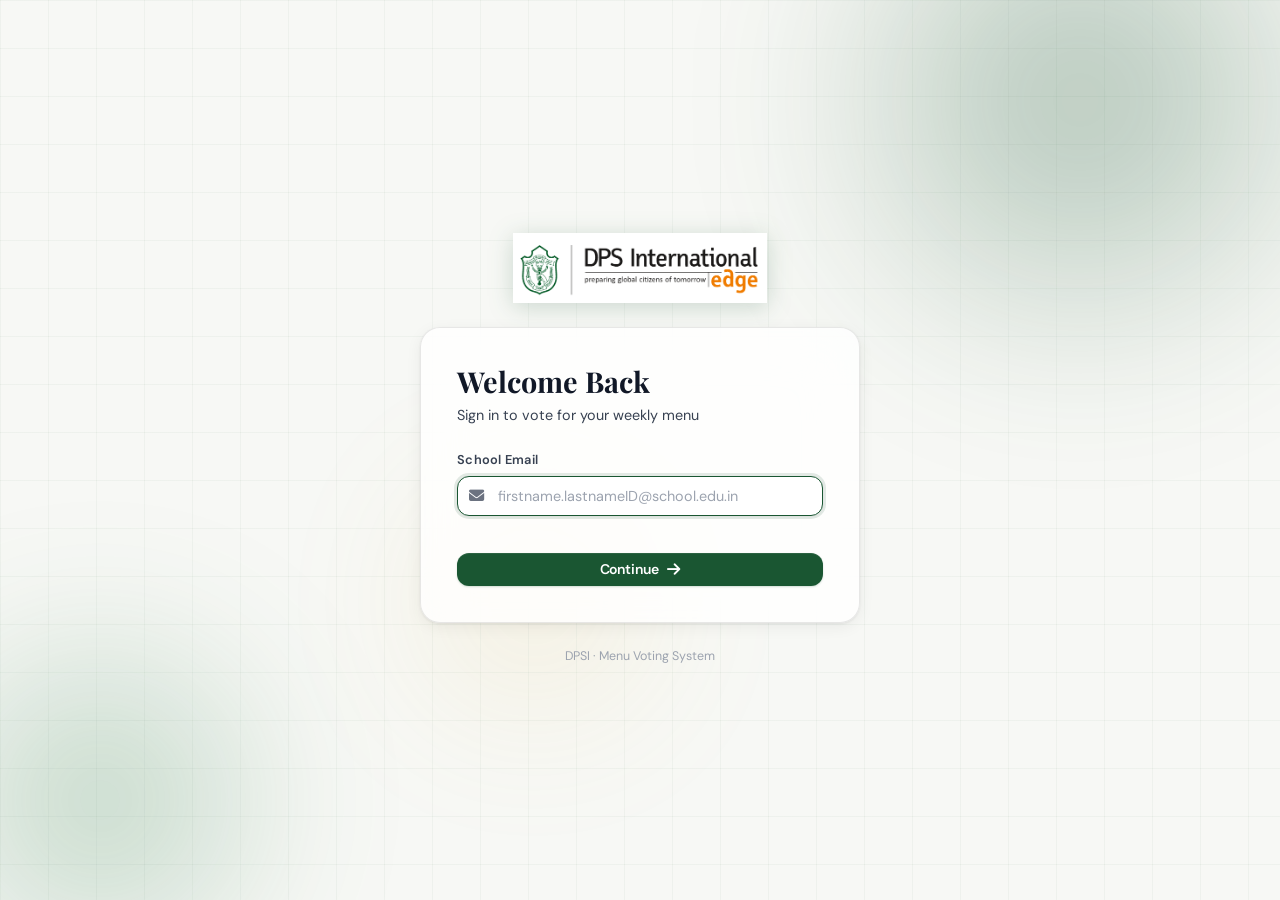
==== commit f618b622: "FontAwesome overhaul" ====
--- a/index.html
+++ b/index.html
@@ -1,169 +1,221 @@
-<!DOCTYPE html>
+<!doctype html>
 <html lang="en">
-<head>
-  <meta charset="UTF-8" />
-  <meta name="viewport" content="width=device-width, initial-scale=1.0" />
-  <title>DPSI Menu Voting</title>
-  <link rel="preconnect" href="https://fonts.googleapis.com" />
-  <link rel="preconnect" href="https://fonts.gstatic.com" crossorigin />
-  <link href="https://fonts.googleapis.com/css2?family=Playfair+Display:wght@400;600;700&family=DM+Sans:wght@300;400;500;600&family=DM+Mono:wght@400;500&display=swap" rel="stylesheet" />
-  <link rel="stylesheet" href="css/main.css" />
-  <link rel="stylesheet" href="css/auth.css" />
-</head>
-<body class="auth-page">
-
-  <!-- Animated background -->
-  <div class="bg-canvas">
-    <div class="bg-orb orb-1"></div>
-    <div class="bg-orb orb-2"></div>
-    <div class="bg-orb orb-3"></div>
-    <div class="bg-grid"></div>
-  </div>
-
-  <!-- Auth Container -->
-  <div class="auth-wrapper">
-    <!-- Logo -->
-    <div class="auth-logo">
-      <img src="assets/logo.png" alt="DPSI" id="school-logo" onerror="this.style.display='none'; document.getElementById('logo-text').style.display='block'" />
-      <div id="logo-text" class="logo-text-fallback" style="display:none">
-        <span class="logo-dps">DPS</span><span class="logo-iedge">i·Edge</span>
-      </div>
-    </div>
-
-    <!-- Step 1: Email Entry -->
-    <div class="auth-card glass-card" id="step-email">
-      <div class="auth-card-header">
-        <h1 class="auth-title">Welcome Back</h1>
-        <p class="auth-subtitle">Sign in to vote for your weekly menu</p>
-      </div>
-      <div class="form-group">
-        <label class="form-label" for="email-input">School Email</label>
-        <div class="input-wrapper">
-          <svg class="input-icon" viewBox="0 0 24 24" fill="none" stroke="currentColor" stroke-width="2"><path d="M4 4h16c1.1 0 2 .9 2 2v12c0 1.1-.9 2-2 2H4c-1.1 0-2-.9-2-2V6c0-1.1.9-2 2-2z"/><polyline points="22,6 12,12 2,6"/></svg>
-          <input type="email" id="email-input" class="form-input" placeholder="firstname.lastnameID@school.edu.in" autocomplete="email" />
+    <head>
+        <meta charset="UTF-8" />
+        <meta name="viewport" content="width=device-width, initial-scale=1.0" />
+        <title>DPSI Menu Voting</title>
+        <link rel="preconnect" href="https://fonts.googleapis.com" />
+        <link rel="preconnect" href="https://fonts.gstatic.com" crossorigin />
+        <link
+            href="https://fonts.googleapis.com/css2?family=Playfair+Display:wght@400;600;700&family=DM+Sans:wght@300;400;500;600&family=DM+Mono:wght@400;500&display=swap"
+            rel="stylesheet"
+        />
+        <link
+            rel="stylesheet"
+            href="https://cdnjs.cloudflare.com/ajax/libs/font-awesome/6.5.1/css/all.min.css"
+            crossorigin="anonymous"
+            referrerpolicy="no-referrer"
+        />
+        <link rel="stylesheet" href="css/main.css" />
+        <link rel="stylesheet" href="css/auth.css" />
+    </head>
+    <body class="auth-page">
+        <!-- Animated background -->
+        <div class="bg-canvas">
+            <div class="bg-orb orb-1"></div>
+            <div class="bg-orb orb-2"></div>
+            <div class="bg-orb orb-3"></div>
+            <div class="bg-grid"></div>
         </div>
-        <span class="form-error" id="email-error"></span>
-      </div>
-      <button class="btn btn-primary btn-full" id="email-next-btn">
-        <span>Continue</span>
-        <svg viewBox="0 0 24 24" fill="none" stroke="currentColor" stroke-width="2.5"><line x1="5" y1="12" x2="19" y2="12"/><polyline points="12 5 19 12 12 19"/></svg>
-      </button>
-    </div>
-
-    <!-- Step 2a: First Login - Set Password -->
-    <div class="auth-card glass-card" id="step-first-login" style="display:none">
-      <div class="auth-card-header">
-        <button class="back-btn" id="back-from-first">
-          <svg viewBox="0 0 24 24" fill="none" stroke="currentColor" stroke-width="2.5"><polyline points="15 18 9 12 15 6"/></svg>
-        </button>
-        <h1 class="auth-title">First Time Here?</h1>
-        <p class="auth-subtitle">Enter your temporary password, then create a new one</p>
-      </div>
-      <div class="form-group">
-        <label class="form-label">Temporary Password</label>
-        <div class="input-wrapper">
-          <svg class="input-icon" viewBox="0 0 24 24" fill="none" stroke="currentColor" stroke-width="2"><rect x="3" y="11" width="18" height="11" rx="2" ry="2"/><path d="M7 11V7a5 5 0 0 1 10 0v4"/></svg>
-          <input type="password" id="temp-password-input" class="form-input" placeholder="firstnameDDMM" autocomplete="current-password" />
-          <button class="toggle-pw" data-target="temp-password-input">
-            <svg viewBox="0 0 24 24" fill="none" stroke="currentColor" stroke-width="2"><path d="M1 12s4-8 11-8 11 8 11 8-4 8-11 8-11-8-11-8z"/><circle cx="12" cy="12" r="3"/></svg>
-          </button>
+
+        <!-- Auth Container -->
+        <div class="auth-wrapper">
+            <!-- Logo -->
+            <div class="auth-logo">
+                <img
+                    src="assets/logo.png"
+                    alt="DPSI"
+                    id="school-logo"
+                    onerror="
+                        this.style.display = 'none';
+                        document.getElementById('logo-text').style.display = 'block';
+                    "
+                />
+                <div id="logo-text" class="logo-text-fallback" style="display: none">
+                    <span class="logo-dps">DPS</span><span class="logo-iedge">i·Edge</span>
+                </div>
+            </div>
+
+            <!-- Step 1: Email Entry -->
+            <div class="auth-card glass-card" id="step-email">
+                <div class="auth-card-header">
+                    <h1 class="auth-title">Welcome Back</h1>
+                    <p class="auth-subtitle">Sign in to vote for your weekly menu</p>
+                </div>
+                <div class="form-group">
+                    <label class="form-label" for="email-input">School Email</label>
+                    <div class="input-wrapper">
+                        <i class="fa-solid fa-envelope input-icon"></i>
+                        <input
+                            type="email"
+                            id="email-input"
+                            class="form-input"
+                            placeholder="firstname.lastnameID@school.edu.in"
+                            autocomplete="email"
+                        />
+                    </div>
+                    <span class="form-error" id="email-error"></span>
+                </div>
+                <button class="btn btn-primary btn-full" id="email-next-btn">
+                    <span>Continue</span>
+                    <i class="fa-solid fa-arrow-right"></i>
+                </button>
+            </div>
+
+            <!-- Step 2a: First Login - Set Password -->
+            <div class="auth-card glass-card" id="step-first-login" style="display: none">
+                <div class="auth-card-header">
+                    <button class="back-btn" id="back-from-first">
+                        <i class="fa-solid fa-arrow-left"></i>
+                    </button>
+                    <h1 class="auth-title">First Time Here?</h1>
+                    <p class="auth-subtitle">Enter your temporary password, then create a new one</p>
+                </div>
+                <div class="form-group">
+                    <label class="form-label">Temporary Password</label>
+                    <div class="input-wrapper">
+                        <i class="fa-solid fa-lock input-icon"></i>
+                        <input
+                            type="password"
+                            id="temp-password-input"
+                            class="form-input"
+                            placeholder="firstnameDDMM"
+                            autocomplete="current-password"
+                        />
+                        <button class="toggle-pw" data-target="temp-password-input">
+                            <i class="fa-solid fa-eye"></i>
+                        </button>
+                    </div>
+                    <span class="form-error" id="temp-pw-error"></span>
+                </div>
+                <div class="form-group">
+                    <label class="form-label">New Password</label>
+                    <div class="input-wrapper">
+                        <i class="fa-solid fa-lock input-icon"></i>
+                        <input
+                            type="password"
+                            id="new-password-input"
+                            class="form-input"
+                            placeholder="At least 6 characters"
+                            autocomplete="new-password"
+                        />
+                        <button class="toggle-pw" data-target="new-password-input">
+                            <i class="fa-solid fa-eye"></i>
+                        </button>
+                    </div>
+                    <span class="form-error" id="new-pw-error"></span>
+                </div>
+                <div class="form-group">
+                    <label class="form-label">Confirm New Password</label>
+                    <div class="input-wrapper">
+                        <i class="fa-solid fa-lock input-icon"></i>
+                        <input
+                            type="password"
+                            id="confirm-password-input"
+                            class="form-input"
+                            placeholder="Repeat new password"
+                            autocomplete="new-password"
+                        />
+                        <button class="toggle-pw" data-target="confirm-password-input">
+                            <i class="fa-solid fa-eye"></i>
+                        </button>
+                    </div>
+                    <span class="form-error" id="confirm-pw-error"></span>
+                </div>
+                <button class="btn btn-primary btn-full" id="first-login-btn">
+                    <span>Set Password & Enter</span>
+                    <i class="fa-solid fa-arrow-right"></i>
+                </button>
+            </div>
+
+            <!-- Step 2b: Normal Login -->
+            <div class="auth-card glass-card" id="step-login" style="display: none">
+                <div class="auth-card-header">
+                    <button class="back-btn" id="back-from-login">
+                        <i class="fa-solid fa-arrow-left"></i>
+                    </button>
+                    <h1 class="auth-title">Welcome Back</h1>
+                    <p class="auth-subtitle" id="login-name-label">Enter your password to continue</p>
+                </div>
+                <div class="form-group">
+                    <label class="form-label">Password</label>
+                    <div class="input-wrapper">
+                        <i class="fa-solid fa-lock input-icon"></i>
+                        <input
+                            type="password"
+                            id="login-password-input"
+                            class="form-input"
+                            placeholder="Your password"
+                            autocomplete="current-password"
+                        />
+                        <button class="toggle-pw" data-target="login-password-input">
+                            <i class="fa-solid fa-eye"></i>
+                        </button>
+                    </div>
+                    <span class="form-error" id="login-pw-error"></span>
+                </div>
+                <button class="btn btn-primary btn-full" id="login-btn">
+                    <span>Sign In</span>
+                    <i class="fa-solid fa-arrow-right"></i>
+                </button>
+            </div>
+
+            <!-- Step 2c: Admin Login -->
+            <div class="auth-card glass-card" id="step-admin-login" style="display: none">
+                <div class="auth-card-header">
+                    <button class="back-btn" id="back-from-admin">
+                        <i class="fa-solid fa-arrow-left"></i>
+                    </button>
+                    <h1 class="auth-title">Admin Access</h1>
+                    <p class="auth-subtitle">Restricted area — authorised personnel only</p>
+                </div>
+                <div class="form-group">
+                    <label class="form-label">Admin Password</label>
+                    <div class="input-wrapper">
+                        <i class="fa-solid fa-lock input-icon"></i>
+                        <input
+                            type="password"
+                            id="admin-password-input"
+                            class="form-input"
+                            placeholder="Admin password"
+                            autocomplete="current-password"
+                        />
+                        <button class="toggle-pw" data-target="admin-password-input">
+                            <i class="fa-solid fa-eye"></i>
+                        </button>
+                    </div>
+                    <span class="form-error" id="admin-pw-error"></span>
+                </div>
+                <button class="btn btn-primary btn-full" id="admin-login-btn">
+                    <span>Access Dashboard</span>
+                    <i class="fa-solid fa-arrow-right"></i>
+                </button>
+            </div>
+
+            <div class="auth-footer">
+                <p>DPSI · Menu Voting System</p>
+            </div>
         </div>
-        <span class="form-error" id="temp-pw-error"></span>
-      </div>
-      <div class="form-group">
-        <label class="form-label">New Password</label>
-        <div class="input-wrapper">
-          <svg class="input-icon" viewBox="0 0 24 24" fill="none" stroke="currentColor" stroke-width="2"><rect x="3" y="11" width="18" height="11" rx="2" ry="2"/><path d="M7 11V7a5 5 0 0 1 10 0v4"/></svg>
-          <input type="password" id="new-password-input" class="form-input" placeholder="At least 6 characters" autocomplete="new-password" />
-          <button class="toggle-pw" data-target="new-password-input">
-            <svg viewBox="0 0 24 24" fill="none" stroke="currentColor" stroke-width="2"><path d="M1 12s4-8 11-8 11 8 11 8-4 8-11 8-11-8-11-8z"/><circle cx="12" cy="12" r="3"/></svg>
-          </button>
+
+        <!-- Loading Overlay -->
+        <div class="loading-overlay" id="loading-overlay" style="display: none">
+            <div class="loading-spinner"></div>
+            <p class="loading-text" id="loading-text">Please wait…</p>
         </div>
-        <span class="form-error" id="new-pw-error"></span>
-      </div>
-      <div class="form-group">
-        <label class="form-label">Confirm New Password</label>
-        <div class="input-wrapper">
-          <svg class="input-icon" viewBox="0 0 24 24" fill="none" stroke="currentColor" stroke-width="2"><rect x="3" y="11" width="18" height="11" rx="2" ry="2"/><path d="M7 11V7a5 5 0 0 1 10 0v4"/></svg>
-          <input type="password" id="confirm-password-input" class="form-input" placeholder="Repeat new password" autocomplete="new-password" />
-          <button class="toggle-pw" data-target="confirm-password-input">
-            <svg viewBox="0 0 24 24" fill="none" stroke="currentColor" stroke-width="2"><path d="M1 12s4-8 11-8 11 8 11 8-4 8-11 8-11-8-11-8z"/><circle cx="12" cy="12" r="3"/></svg>
-          </button>
-        </div>
-        <span class="form-error" id="confirm-pw-error"></span>
-      </div>
-      <button class="btn btn-primary btn-full" id="first-login-btn">
-        <span>Set Password & Enter</span>
-        <svg viewBox="0 0 24 24" fill="none" stroke="currentColor" stroke-width="2.5"><line x1="5" y1="12" x2="19" y2="12"/><polyline points="12 5 19 12 12 19"/></svg>
-      </button>
-    </div>
-
-    <!-- Step 2b: Normal Login -->
-    <div class="auth-card glass-card" id="step-login" style="display:none">
-      <div class="auth-card-header">
-        <button class="back-btn" id="back-from-login">
-          <svg viewBox="0 0 24 24" fill="none" stroke="currentColor" stroke-width="2.5"><polyline points="15 18 9 12 15 6"/></svg>
-        </button>
-        <h1 class="auth-title">Welcome Back</h1>
-        <p class="auth-subtitle" id="login-name-label">Enter your password to continue</p>
-      </div>
-      <div class="form-group">
-        <label class="form-label">Password</label>
-        <div class="input-wrapper">
-          <svg class="input-icon" viewBox="0 0 24 24" fill="none" stroke="currentColor" stroke-width="2"><rect x="3" y="11" width="18" height="11" rx="2" ry="2"/><path d="M7 11V7a5 5 0 0 1 10 0v4"/></svg>
-          <input type="password" id="login-password-input" class="form-input" placeholder="Your password" autocomplete="current-password" />
-          <button class="toggle-pw" data-target="login-password-input">
-            <svg viewBox="0 0 24 24" fill="none" stroke="currentColor" stroke-width="2"><path d="M1 12s4-8 11-8 11 8 11 8-4 8-11 8-11-8-11-8z"/><circle cx="12" cy="12" r="3"/></svg>
-          </button>
-        </div>
-        <span class="form-error" id="login-pw-error"></span>
-      </div>
-      <button class="btn btn-primary btn-full" id="login-btn">
-        <span>Sign In</span>
-        <svg viewBox="0 0 24 24" fill="none" stroke="currentColor" stroke-width="2.5"><line x1="5" y1="12" x2="19" y2="12"/><polyline points="12 5 19 12 12 19"/></svg>
-      </button>
-    </div>
-
-    <!-- Step 2c: Admin Login -->
-    <div class="auth-card glass-card" id="step-admin-login" style="display:none">
-      <div class="auth-card-header">
-        <button class="back-btn" id="back-from-admin">
-          <svg viewBox="0 0 24 24" fill="none" stroke="currentColor" stroke-width="2.5"><polyline points="15 18 9 12 15 6"/></svg>
-        </button>
-        <h1 class="auth-title">Admin Access</h1>
-        <p class="auth-subtitle">Restricted area — authorised personnel only</p>
-      </div>
-      <div class="form-group">
-        <label class="form-label">Admin Password</label>
-        <div class="input-wrapper">
-          <svg class="input-icon" viewBox="0 0 24 24" fill="none" stroke="currentColor" stroke-width="2"><rect x="3" y="11" width="18" height="11" rx="2" ry="2"/><path d="M7 11V7a5 5 0 0 1 10 0v4"/></svg>
-          <input type="password" id="admin-password-input" class="form-input" placeholder="Admin password" autocomplete="current-password" />
-          <button class="toggle-pw" data-target="admin-password-input">
-            <svg viewBox="0 0 24 24" fill="none" stroke="currentColor" stroke-width="2"><path d="M1 12s4-8 11-8 11 8 11 8-4 8-11 8-11-8-11-8z"/><circle cx="12" cy="12" r="3"/></svg>
-          </button>
-        </div>
-        <span class="form-error" id="admin-pw-error"></span>
-      </div>
-      <button class="btn btn-primary btn-full" id="admin-login-btn">
-        <span>Access Dashboard</span>
-        <svg viewBox="0 0 24 24" fill="none" stroke="currentColor" stroke-width="2.5"><line x1="5" y1="12" x2="19" y2="12"/><polyline points="12 5 19 12 12 19"/></svg>
-      </button>
-    </div>
-
-    <div class="auth-footer">
-      <p>DPSI · Menu Voting System</p>
-    </div>
-  </div>
-
-  <!-- Loading Overlay -->
-  <div class="loading-overlay" id="loading-overlay" style="display:none">
-    <div class="loading-spinner"></div>
-    <p class="loading-text" id="loading-text">Please wait…</p>
-  </div>
-
-  <script src="js/config.js"></script>
-  <script src="js/supabase.js"></script>
-  <script src="js/crypto.js"></script>
-  <script src="js/auth.js"></script>
-</body>
+
+        <script src="js/config.js"></script>
+        <script src="js/supabase.js"></script>
+        <script src="js/crypto.js"></script>
+        <script src="js/auth.js"></script>
+    </body>
 </html>
--- a/css/main.css
+++ b/css/main.css
@@ -40,8 +40,8 @@
 
     --transition: 0.15s cubic-bezier(0.4, 0, 0.2, 1);
     --transition-slow: 0.35s cubic-bezier(0.4, 0, 0.2, 1);
-    --app-header-height: 76px;
-    --app-header-height-mobile: 64px;
+    --app-header-height: 82px;
+    --save-bar-height: 70px;
 
     /* Allergen colors — bolder, clearly differentiated */
     --lactose-color: #6d28d9;
@@ -145,9 +145,10 @@
     line-height: 1;
 }
 
-.btn svg {
+.btn i {
     width: 15px;
     height: 15px;
+    font-size: 0.95rem;
     flex-shrink: 0;
 }
 
@@ -218,6 +219,15 @@
     height: 36px;
     border-radius: var(--radius);
 }
+.icon-btn i {
+    display: inline-flex;
+    align-items: center;
+    justify-content: center;
+    width: 100%;
+    height: 100%;
+    font-size: 0.95rem;
+    line-height: 1;
+}
 
 /* ===== FORMS ===== */
 .form-group {
@@ -246,9 +256,8 @@
 .input-icon {
     position: absolute;
     left: 12px;
-    width: 16px;
-    height: 16px;
     color: var(--text-tertiary);
+    font-size: 0.95rem;
     pointer-events: none;
     flex-shrink: 0;
 }
@@ -302,9 +311,10 @@
     display: flex;
     border-radius: var(--radius-sm);
 }
-.toggle-pw svg {
+.toggle-pw i {
     width: 16px;
     height: 16px;
+    font-size: 1rem;
 }
 .toggle-pw:hover {
     color: var(--green);
@@ -375,8 +385,7 @@
     position: sticky;
     top: 0;
     z-index: 100;
-    --app-header-height: 76px;
-    --app-header-height-mobile: 64px;
+    padding: 0;
 }
 
 .header-inner {
@@ -384,9 +393,15 @@
     align-items: center;
     justify-content: space-between;
     gap: 16px;
-    max-width: 1280px;
-    margin: 0 auto;
-    padding: 12px 24px;
+    width: 100%;
+    max-width: none;
+    margin: 0;
+    padding: 12px 18px 12px 6px;
+}
+
+.header-left {
+    align-items: center;
+    gap: 14px;
 }
 
 .header-left,
@@ -407,10 +422,65 @@
 }
 
 .nav-logo {
-    width: 42px;
-    height: 42px;
+    width: auto;
+    height: 56px;
+    max-width: 160px;
+    margin-left: 2px;
     object-fit: contain;
     border-radius: 12px;
+}
+
+@media (max-width: 900px) {
+    .header-inner {
+        flex-wrap: wrap;
+        gap: 12px;
+        padding: 14px 18px;
+    }
+    .header-left,
+    .header-right,
+    .header-center {
+        flex: 1 1 100%;
+        justify-content: flex-start;
+    }
+    .header-center {
+        justify-content: center;
+    }
+    .header-right {
+        justify-content: flex-end;
+    }
+    .nav-logo {
+        height: 52px;
+    }
+}
+
+@media (max-width: 640px) {
+    .header-inner {
+        flex-wrap: wrap;
+        padding: 12px 16px;
+    }
+    .header-left,
+    .header-right,
+    .header-center {
+        width: 100%;
+        justify-content: space-between;
+    }
+    .header-center {
+        order: 3;
+        justify-content: flex-start;
+    }
+    .header-right {
+        justify-content: flex-end;
+    }
+    .app-main,
+    .save-bar-inner {
+        padding-left: 16px;
+        padding-right: 16px;
+    }
+    .save-bar-inner {
+        flex-direction: column;
+        align-items: stretch;
+        gap: 12px;
+    }
 }
 
 /* ===== ALLERGEN TAGS ===== */
@@ -457,10 +527,9 @@
     letter-spacing: 0.02em;
 }
 
-.star-tag svg {
-    width: 10px;
-    height: 10px;
-    fill: currentColor;
+.star-tag i {
+    font-size: 0.72rem;
+    line-height: 1;
 }
 
 /* ===== ITEM CARD ===== */
@@ -514,18 +583,19 @@
 }
 
 .item-card.selected::after {
-    content: '';
+    content: '\f00c';
+    font-family: 'Font Awesome 6 Free';
+    font-weight: 900;
+    color: white;
     position: absolute;
     top: 10px;
     right: 10px;
     width: 20px;
     height: 20px;
+    display: grid;
+    place-items: center;
     background: var(--green);
     border-radius: 50%;
-    background-image: url("data:image/svg+xml,%3Csvg xmlns='http://www.w3.org/2000/svg' viewBox='0 0 24 24' fill='none' stroke='white' stroke-width='3'%3E%3Cpolyline points='20 6 9 17 4 12'/%3E%3C/svg%3E");
-    background-size: 12px;
-    background-position: center;
-    background-repeat: no-repeat;
     box-shadow: 0 2px 6px rgba(26, 86, 50, 0.3);
 }
 
@@ -657,9 +727,9 @@
     background: var(--bg-2);
     color: var(--text-primary);
 }
-.modal-close svg {
-    width: 16px;
-    height: 16px;
+.modal-close i {
+    font-size: 0.95rem;
+    line-height: 1;
 }
 
 .modal-body {
--- a/css/auth.css
+++ b/css/auth.css
@@ -1,188 +1,226 @@
 /* ===== AUTH PAGE ===== */
 .auth-page {
-  min-height: 100vh;
-  display: flex;
-  align-items: center;
-  justify-content: center;
-  padding: 24px;
-  position: relative;
-  background: var(--bg);
+    min-height: 100vh;
+    display: flex;
+    align-items: center;
+    justify-content: center;
+    padding: 24px;
+    position: relative;
+    background: var(--bg);
 }
 
 /* ===== ANIMATED BACKGROUND ===== */
 .bg-canvas {
-  position: fixed;
-  inset: 0;
-  overflow: hidden;
-  z-index: 0;
-  pointer-events: none;
+    position: fixed;
+    inset: 0;
+    overflow: hidden;
+    z-index: 0;
+    pointer-events: none;
 }
 
 .bg-orb {
-  position: absolute;
-  border-radius: 50%;
-  filter: blur(80px);
-  opacity: 0.35;
+    position: absolute;
+    border-radius: 50%;
+    filter: blur(80px);
+    opacity: 0.35;
 }
 
 .orb-1 {
-  width: 600px;
-  height: 600px;
-  background: radial-gradient(circle, #1A5632 0%, transparent 70%);
-  top: -200px;
-  right: -100px;
-  animation: orbFloat1 18s ease-in-out infinite;
+    width: 600px;
+    height: 600px;
+    background: radial-gradient(circle, #1a5632 0%, transparent 70%);
+    top: -200px;
+    right: -100px;
+    animation: orbFloat1 18s ease-in-out infinite;
 }
 
 .orb-2 {
-  width: 400px;
-  height: 400px;
-  background: radial-gradient(circle, #2a7a48 0%, transparent 70%);
-  bottom: -100px;
-  left: -100px;
-  animation: orbFloat2 14s ease-in-out infinite;
+    width: 400px;
+    height: 400px;
+    background: radial-gradient(circle, #2a7a48 0%, transparent 70%);
+    bottom: -100px;
+    left: -100px;
+    animation: orbFloat2 14s ease-in-out infinite;
 }
 
 .orb-3 {
-  width: 300px;
-  height: 300px;
-  background: radial-gradient(circle, #e8b84b 0%, transparent 70%);
-  top: 50%;
-  left: 30%;
-  opacity: 0.2;
-  animation: orbFloat3 20s ease-in-out infinite;
+    width: 300px;
+    height: 300px;
+    background: radial-gradient(circle, #e8b84b 0%, transparent 70%);
+    top: 50%;
+    left: 30%;
+    opacity: 0.2;
+    animation: orbFloat3 20s ease-in-out infinite;
 }
 
 @keyframes orbFloat1 {
-  0%, 100% { transform: translate(0, 0) scale(1); }
-  33% { transform: translate(-60px, 40px) scale(1.05); }
-  66% { transform: translate(40px, -30px) scale(0.95); }
+    0%,
+    100% {
+        transform: translate(0, 0) scale(1);
+    }
+    33% {
+        transform: translate(-60px, 40px) scale(1.05);
+    }
+    66% {
+        transform: translate(40px, -30px) scale(0.95);
+    }
 }
 @keyframes orbFloat2 {
-  0%, 100% { transform: translate(0, 0) scale(1); }
-  50% { transform: translate(50px, -40px) scale(1.1); }
+    0%,
+    100% {
+        transform: translate(0, 0) scale(1);
+    }
+    50% {
+        transform: translate(50px, -40px) scale(1.1);
+    }
 }
 @keyframes orbFloat3 {
-  0%, 100% { transform: translate(0, 0); }
-  50% { transform: translate(-80px, 60px); }
+    0%,
+    100% {
+        transform: translate(0, 0);
+    }
+    50% {
+        transform: translate(-80px, 60px);
+    }
 }
 
 .bg-grid {
-  position: absolute;
-  inset: 0;
-  background-image:
-    linear-gradient(rgba(26, 86, 50, 0.04) 1px, transparent 1px),
-    linear-gradient(90deg, rgba(26, 86, 50, 0.04) 1px, transparent 1px);
-  background-size: 48px 48px;
+    position: absolute;
+    inset: 0;
+    background-image:
+        linear-gradient(rgba(26, 86, 50, 0.04) 1px, transparent 1px),
+        linear-gradient(90deg, rgba(26, 86, 50, 0.04) 1px, transparent 1px);
+    background-size: 48px 48px;
 }
 
 /* ===== AUTH WRAPPER ===== */
 .auth-wrapper {
-  position: relative;
-  z-index: 1;
-  width: 100%;
-  max-width: 440px;
-  display: flex;
-  flex-direction: column;
-  align-items: center;
-  gap: 24px;
+    position: relative;
+    z-index: 1;
+    width: 100%;
+    max-width: 440px;
+    display: flex;
+    flex-direction: column;
+    align-items: center;
+    gap: 24px;
 }
 
 /* ===== AUTH LOGO ===== */
 .auth-logo {
-  display: flex;
-  justify-content: center;
+    display: flex;
+    justify-content: center;
 }
 
 .auth-logo img {
-  max-height: 70px;
-  max-width: 280px;
-  width: auto;
-  object-fit: contain;
-  filter: drop-shadow(0 4px 12px rgba(26, 86, 50, 0.2));
+    max-height: 70px;
+    max-width: 280px;
+    width: auto;
+    object-fit: contain;
+    filter: drop-shadow(0 4px 12px rgba(26, 86, 50, 0.2));
 }
 
 .logo-text-fallback {
-  font-family: var(--font-display);
-  font-size: 2.2rem;
-  font-weight: 700;
-  letter-spacing: -0.02em;
-}
-
-.logo-dps { color: var(--green); }
-.logo-iedge { color: var(--accent); margin-left: 4px; }
+    font-family: var(--font-display);
+    font-size: 2.2rem;
+    font-weight: 700;
+    letter-spacing: -0.02em;
+}
+
+.logo-dps {
+    color: var(--green);
+}
+.logo-iedge {
+    color: var(--accent);
+    margin-left: 4px;
+}
 
 /* ===== AUTH CARD ===== */
 .auth-card {
-  width: 100%;
-  border-radius: var(--radius-xl);
-  padding: 36px;
-  animation: cardIn 0.4s cubic-bezier(0.34, 1.56, 0.64, 1);
+    width: 100%;
+    border-radius: var(--radius-xl);
+    padding: 36px;
+    animation: cardIn 0.4s cubic-bezier(0.34, 1.56, 0.64, 1);
 }
 
 @keyframes cardIn {
-  from { opacity: 0; transform: translateY(24px) scale(0.96); }
-  to { opacity: 1; transform: none; }
+    from {
+        opacity: 0;
+        transform: translateY(24px) scale(0.96);
+    }
+    to {
+        opacity: 1;
+        transform: none;
+    }
 }
 
 .auth-card-header {
-  margin-bottom: 24px;
-  position: relative;
+    margin-bottom: 24px;
+    position: relative;
 }
 
 .auth-title {
-  font-size: 1.8rem;
-  font-weight: 700;
-  color: var(--text-primary);
-  margin-bottom: 6px;
+    font-size: 1.8rem;
+    font-weight: 700;
+    color: var(--text-primary);
+    margin-bottom: 6px;
 }
 
 .auth-subtitle {
-  font-size: 0.9rem;
-  color: var(--text-secondary);
-  line-height: 1.5;
+    font-size: 0.9rem;
+    color: var(--text-secondary);
+    line-height: 1.5;
 }
 
 /* ===== BACK BUTTON ===== */
 .back-btn {
-  position: absolute;
-  top: -8px;
-  left: -8px;
-  width: 36px;
-  height: 36px;
-  display: flex;
-  align-items: center;
-  justify-content: center;
-  border-radius: 50%;
-  color: var(--text-secondary);
-  transition: all var(--transition);
-  background: var(--green-glass);
+    position: absolute;
+    top: -8px;
+    left: -8px;
+    width: 36px;
+    height: 36px;
+    display: flex;
+    align-items: center;
+    justify-content: center;
+    border-radius: 50%;
+    color: var(--text-secondary);
+    transition: all var(--transition);
+    background: var(--green-glass);
 }
 
 .back-btn:hover {
-  background: var(--green-glass-hover);
-  color: var(--green);
-}
-
-.back-btn svg { width: 18px; height: 18px; }
+    background: var(--green-glass-hover);
+    color: var(--green);
+}
+
+.back-btn i {
+    width: 18px;
+    height: 18px;
+    font-size: 1rem;
+}
 
 .auth-card-header:has(.back-btn) .auth-title,
 .auth-card-header:has(.back-btn) .auth-subtitle {
-  padding-left: 36px;
+    padding-left: 36px;
 }
 
 /* form groups inside auth card */
-.auth-card .form-group { margin-bottom: 16px; }
+.auth-card .form-group {
+    margin-bottom: 16px;
+}
 
 /* ===== AUTH FOOTER ===== */
 .auth-footer {
-  text-align: center;
-  font-size: 0.78rem;
-  color: var(--text-muted);
+    text-align: center;
+    font-size: 0.78rem;
+    color: var(--text-muted);
 }
 
 /* ===== RESPONSIVE ===== */
 @media (max-width: 480px) {
-  .auth-card { padding: 24px 20px; }
-  .auth-title { font-size: 1.5rem; }
-}
+    .auth-card {
+        padding: 24px 20px;
+    }
+    .auth-title {
+        font-size: 1.5rem;
+    }
+}
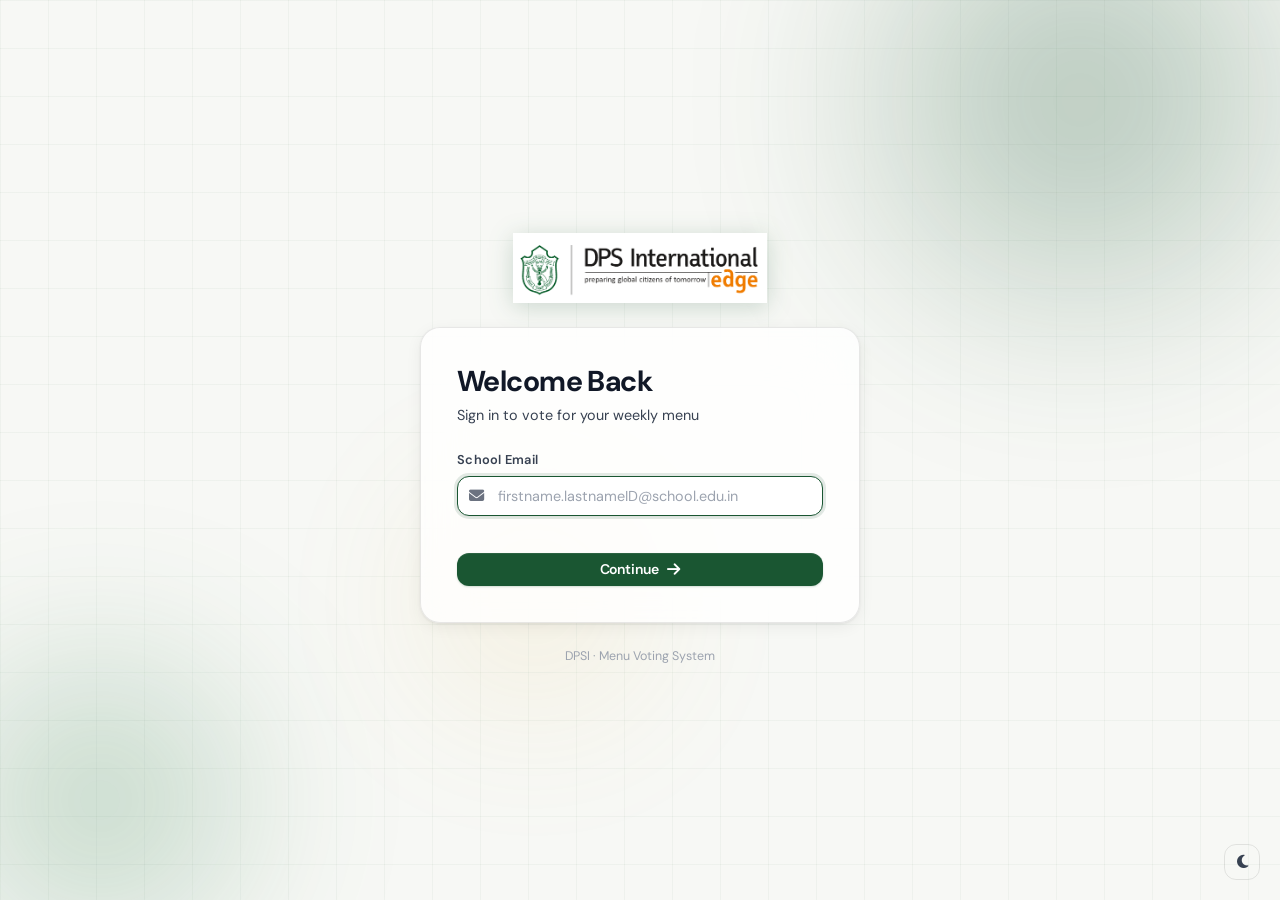
==== commit 58dc4e02: "UI and table changes" ====
--- a/index.html
+++ b/index.html
@@ -1,13 +1,20 @@
 <!doctype html>
 <html lang="en">
     <head>
+        <script>
+            // Apply saved theme immediately to prevent flash
+            (function () {
+                var t = localStorage.getItem('dpsi_theme');
+                if (t === 'dark') document.documentElement.setAttribute('data-theme', 'dark');
+            })();
+        </script>
         <meta charset="UTF-8" />
         <meta name="viewport" content="width=device-width, initial-scale=1.0" />
         <title>DPSI Menu Voting</title>
         <link rel="preconnect" href="https://fonts.googleapis.com" />
         <link rel="preconnect" href="https://fonts.gstatic.com" crossorigin />
         <link
-            href="https://fonts.googleapis.com/css2?family=Playfair+Display:wght@400;600;700&family=DM+Sans:wght@300;400;500;600&family=DM+Mono:wght@400;500&display=swap"
+            href="https://fonts.googleapis.com/css2?family=DM+Sans:ital,opsz,wght@0,9..40,300;0,9..40,400;0,9..40,500;0,9..40,600;0,9..40,700;0,9..40,800;1,9..40,400&family=DM+Mono:wght@400;500&display=swap"
             rel="stylesheet"
         />
         <link
@@ -213,6 +220,35 @@
             <p class="loading-text" id="loading-text">Please wait…</p>
         </div>
 
+        <!-- Dark mode toggle (bottom-right) -->
+        <button
+            class="dark-toggle"
+            id="dark-toggle"
+            title="Toggle dark mode"
+            style="position: fixed; bottom: 20px; right: 20px; z-index: 500"
+        >
+            <i class="fa-solid fa-moon" id="dark-toggle-icon"></i>
+        </button>
+
+        <script>
+            (function () {
+                const saved = localStorage.getItem('dpsi_theme');
+                const btn = document.getElementById('dark-toggle');
+                const icon = document.getElementById('dark-toggle-icon');
+                function applyTheme(dark) {
+                    document.documentElement.setAttribute('data-theme', dark ? 'dark' : '');
+                    icon.className = dark ? 'fa-solid fa-sun' : 'fa-solid fa-moon';
+                }
+                applyTheme(saved === 'dark');
+                btn.addEventListener('click', function () {
+                    const isDark = document.documentElement.getAttribute('data-theme') === 'dark';
+                    const next = !isDark;
+                    localStorage.setItem('dpsi_theme', next ? 'dark' : 'light');
+                    applyTheme(next);
+                });
+            })();
+        </script>
+
         <script src="js/config.js"></script>
         <script src="js/supabase.js"></script>
         <script src="js/crypto.js"></script>
--- a/css/main.css
+++ b/css/main.css
@@ -28,7 +28,7 @@
     --text-muted: #9ca3af;
     --text-on-green: #ffffff;
 
-    --font-display: 'Playfair Display', Georgia, serif;
+    --font-display: 'DM Sans', system-ui, sans-serif;
     --font-body: 'DM Sans', system-ui, sans-serif;
     --font-mono: 'DM Mono', monospace;
 
@@ -58,6 +58,55 @@
     --star-bg: #fefce8;
     --star-border: #fde047;
     --star-outline: #d4a017;
+
+    --transition: 0.15s cubic-bezier(0.4, 0, 0.2, 1);
+    --transition-slow: 0.35s cubic-bezier(0.4, 0, 0.2, 1);
+    --app-header-height: 82px;
+    --save-bar-height: 70px;
+
+    /* Allergen colors — bolder, clearly differentiated */
+    --lactose-color: #6d28d9;
+    --lactose-bg: #ede9fe;
+    --lactose-border: #c4b5fd;
+    --mushroom-color: #92400e;
+    --mushroom-bg: #fef3c7;
+    --mushroom-border: #fcd34d;
+    --nuts-color: #c2410c;
+    --nuts-bg: #ffedd5;
+    --nuts-border: #fed7aa;
+
+    --star-color: #92400e;
+    --star-bg: #fefce8;
+    --star-border: #fde047;
+    --star-outline: #d4a017;
+}
+
+/* ===== DARK MODE VARIABLES ===== */
+[data-theme='dark'] {
+    --bg: #0f1410;
+    --bg-2: #1a1f1b;
+    --surface: rgba(30, 38, 32, 0.9);
+    --surface-solid: #1e2620;
+    --surface-2: rgba(30, 38, 32, 0.6);
+    --surface-border: rgba(255, 255, 255, 0.08);
+    --surface-border-strong: rgba(255, 255, 255, 0.14);
+    --surface-shadow: 0 1px 3px rgba(0, 0, 0, 0.3), 0 4px 16px rgba(0, 0, 0, 0.25);
+    --surface-shadow-lg: 0 2px 8px rgba(0, 0, 0, 0.3), 0 12px 32px rgba(0, 0, 0, 0.35);
+    --text-primary: #f0f4f1;
+    --text-secondary: #c4cfc6;
+    --text-tertiary: #8a9e8d;
+    --text-muted: #5a7060;
+    --green-glass: rgba(56, 160, 90, 0.12);
+    --green-glass-hover: rgba(56, 160, 90, 0.2);
+    --star-bg: #1f1a08;
+    --star-border: #5a4a00;
+    --star-color: #f0c040;
+    --lactose-bg: #1e1530;
+    --lactose-border: #5b3fa0;
+    --mushroom-bg: #1e1500;
+    --mushroom-border: #7a5a00;
+    --nuts-bg: #1e0e00;
+    --nuts-border: #8a4020;
 }
 
 /* ===== RESET ===== */
@@ -109,7 +158,9 @@
 h2,
 h3 {
     font-family: var(--font-display);
+    font-weight: 800;
     line-height: 1.2;
+    letter-spacing: -0.02em;
 }
 
 /* ===== GLASSMORPHISM ===== */
@@ -750,6 +801,75 @@
     border-radius: 0 0 var(--radius-xl) var(--radius-xl);
 }
 
+/* ===== DARK MODE TOGGLE ===== */
+.dark-toggle {
+    width: 36px;
+    height: 36px;
+    border-radius: var(--radius);
+    display: flex;
+    align-items: center;
+    justify-content: center;
+    color: var(--text-secondary);
+    border: 1px solid var(--surface-border);
+    background: transparent;
+    transition: all var(--transition);
+    cursor: pointer;
+}
+.dark-toggle:hover {
+    background: var(--bg-2);
+    color: var(--text-primary);
+    border-color: var(--surface-border-strong);
+}
+.dark-toggle i {
+    font-size: 0.95rem;
+    line-height: 1;
+}
+
+/* ===== MENU SUMMARY POPUP ===== */
+.menu-summary-modal .modal {
+    max-width: 90vw;
+    width: 860px;
+}
+.menu-summary-modal .modal-body {
+    padding: 16px 24px 20px;
+}
+
+/* ===== GLASS NAV DARK ===== */
+[data-theme='dark'] .glass-nav {
+    background: rgba(15, 20, 16, 0.92);
+}
+[data-theme='dark'] .modal {
+    background: #1e2620 !important;
+}
+[data-theme='dark'] .modal-footer {
+    background: #171d18;
+}
+[data-theme='dark'] .modal-body {
+    background: #1e2620;
+}
+[data-theme='dark'] .form-input {
+    background: #141a15;
+    color: var(--text-primary);
+    border-color: var(--surface-border-strong);
+}
+[data-theme='dark'] .form-input:focus {
+    background: #0f1410;
+}
+[data-theme='dark'] .loading-overlay {
+    background: rgba(10, 14, 11, 0.75);
+}
+[data-theme='dark'] .summary-table-wrap,
+[data-theme='dark'] .summary-table td.row-label,
+[data-theme='dark'] .summary-table th {
+    background: #1a1f1b;
+}
+[data-theme='dark'] .summary-table th {
+    background: #141a15;
+}
+[data-theme='dark'] .summary-table td.row-label {
+    background: #141a15;
+}
+
 /* ===== TOAST ===== */
 .toast {
     position: fixed;
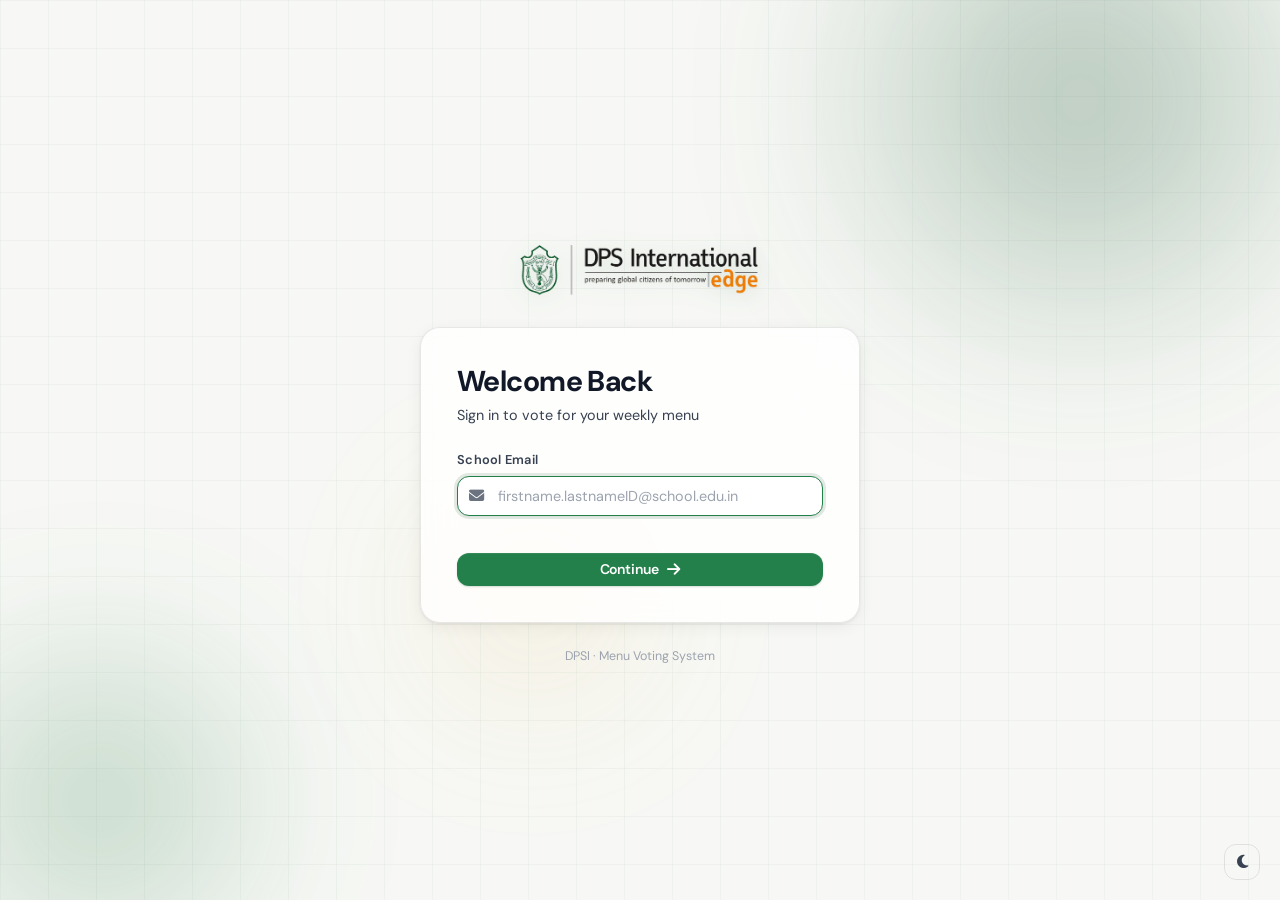
==== commit 93248d70: "Changed temp password placeholder" ====
--- a/index.html
+++ b/index.html
@@ -96,7 +96,7 @@
                             type="password"
                             id="temp-password-input"
                             class="form-input"
-                            placeholder="firstnameDDMM"
+                            placeholder="Firstname@ddmmyy"
                             autocomplete="current-password"
                         />
                         <button class="toggle-pw" data-target="temp-password-input">
--- a/css/main.css
+++ b/css/main.css
@@ -1,14 +1,14 @@
 /* ===== CSS VARIABLES ===== */
 :root {
-    --green: #1a5632;
-    --green-light: #22703f;
-    --green-xlight: #2e8f52;
-    --green-glass: rgba(26, 86, 50, 0.08);
-    --green-glass-hover: rgba(26, 86, 50, 0.14);
-    --accent: #d4a017;
-    --accent-light: rgba(212, 160, 23, 0.13);
-    --red: #b91c1c;
-    --red-light: rgba(185, 28, 28, 0.09);
+    --green: #24804a;
+    --green-light: #31995d;
+    --green-xlight: #65bf8c;
+    --green-glass: rgba(33, 120, 67, 0.1);
+    --green-glass-hover: rgba(33, 120, 67, 0.18);
+    --accent: #f2c94c;
+    --accent-light: rgba(242, 201, 76, 0.18);
+    --red: #c94646;
+    --red-light: rgba(201, 70, 70, 0.14);
 
     /* Cleaner, higher-contrast background palette — Notion/Linear inspired */
     --bg: #f7f8f5;
@@ -57,56 +57,42 @@
     --star-color: #92400e;
     --star-bg: #fefce8;
     --star-border: #fde047;
-    --star-outline: #d4a017;
-
-    --transition: 0.15s cubic-bezier(0.4, 0, 0.2, 1);
-    --transition-slow: 0.35s cubic-bezier(0.4, 0, 0.2, 1);
-    --app-header-height: 82px;
-    --save-bar-height: 70px;
-
-    /* Allergen colors — bolder, clearly differentiated */
-    --lactose-color: #6d28d9;
-    --lactose-bg: #ede9fe;
-    --lactose-border: #c4b5fd;
-    --mushroom-color: #92400e;
-    --mushroom-bg: #fef3c7;
-    --mushroom-border: #fcd34d;
-    --nuts-color: #c2410c;
-    --nuts-bg: #ffedd5;
-    --nuts-border: #fed7aa;
-
-    --star-color: #92400e;
-    --star-bg: #fefce8;
-    --star-border: #fde047;
-    --star-outline: #d4a017;
+    --star-outline: #f4c43a;
 }
 
 /* ===== DARK MODE VARIABLES ===== */
 [data-theme='dark'] {
     --bg: #0f1410;
-    --bg-2: #1a1f1b;
-    --surface: rgba(30, 38, 32, 0.9);
-    --surface-solid: #1e2620;
-    --surface-2: rgba(30, 38, 32, 0.6);
-    --surface-border: rgba(255, 255, 255, 0.08);
-    --surface-border-strong: rgba(255, 255, 255, 0.14);
-    --surface-shadow: 0 1px 3px rgba(0, 0, 0, 0.3), 0 4px 16px rgba(0, 0, 0, 0.25);
-    --surface-shadow-lg: 0 2px 8px rgba(0, 0, 0, 0.3), 0 12px 32px rgba(0, 0, 0, 0.35);
-    --text-primary: #f0f4f1;
-    --text-secondary: #c4cfc6;
-    --text-tertiary: #8a9e8d;
-    --text-muted: #5a7060;
-    --green-glass: rgba(56, 160, 90, 0.12);
-    --green-glass-hover: rgba(56, 160, 90, 0.2);
+    --bg-2: #1b2220;
+    --surface: rgba(30, 38, 32, 0.95);
+    --surface-solid: #191f1a;
+    --surface-2: rgba(30, 38, 32, 0.72);
+    --surface-border: rgba(255, 255, 255, 0.1);
+    --surface-border-strong: rgba(255, 255, 255, 0.18);
+    --surface-shadow: 0 1px 3px rgba(0, 0, 0, 0.4), 0 4px 16px rgba(0, 0, 0, 0.35);
+    --surface-shadow-lg: 0 2px 8px rgba(0, 0, 0, 0.35), 0 12px 32px rgba(0, 0, 0, 0.4);
+    --text-primary: #e8efe9;
+    --text-secondary: #c4d2c2;
+    --text-tertiary: #8fa293;
+    --text-muted: #6a7b69;
+    --accent: #f4d35f;
+    --accent-light: rgba(244, 211, 95, 0.24);
+    --green: #39b974;
+    --green-light: #4fca8a;
+    --green-xlight: #7fe3b3;
+    --green-glass: rgba(56, 160, 90, 0.16);
+    --green-glass-hover: rgba(56, 160, 90, 0.28);
+    --red: #e86b6b;
+    --red-light: rgba(232, 107, 107, 0.18);
     --star-bg: #1f1a08;
-    --star-border: #5a4a00;
-    --star-color: #f0c040;
-    --lactose-bg: #1e1530;
-    --lactose-border: #5b3fa0;
-    --mushroom-bg: #1e1500;
-    --mushroom-border: #7a5a00;
-    --nuts-bg: #1e0e00;
-    --nuts-border: #8a4020;
+    --star-border: #7b5a00;
+    --star-color: #f5cc54;
+    --lactose-bg: #271a39;
+    --lactose-border: #8762d6;
+    --mushroom-bg: #2d2110;
+    --mushroom-border: #a57615;
+    --nuts-bg: #2a180f;
+    --nuts-border: #b0572f;
 }
 
 /* ===== RESET ===== */
@@ -549,19 +535,19 @@
 }
 
 .allergen-tag.lactose {
-    background: var(--lactose-bg);
-    color: var(--lactose-color);
-    border-color: var(--lactose-border);
+    background: #eef2ff;
+    color: #4f46e5;
+    border-color: #c7d2fe;
 }
 .allergen-tag.mushroom {
-    background: var(--mushroom-bg);
-    color: var(--mushroom-color);
-    border-color: var(--mushroom-border);
+    background: #fff7ed;
+    color: #92400e;
+    border-color: #fcd34d;
 }
 .allergen-tag.nuts {
-    background: var(--nuts-bg);
-    color: var(--nuts-color);
-    border-color: var(--nuts-border);
+    background: #fff1f0;
+    color: #9a3412;
+    border-color: #fda29b;
 }
 
 .star-tag {
@@ -838,6 +824,84 @@
 [data-theme='dark'] .glass-nav {
     background: rgba(15, 20, 16, 0.92);
 }
+[data-theme='dark'] .sticky-save-bar {
+    background: rgba(24, 30, 25, 0.96);
+    border-bottom: 1px solid rgba(255, 255, 255, 0.08);
+}
+[data-theme='dark'] .week-badge {
+    background: rgba(57, 182, 107, 0.12);
+    border-color: rgba(57, 182, 107, 0.25);
+    color: #cde9d4;
+}
+[data-theme='dark'] .nav-logo,
+[data-theme='dark'] #school-logo {
+    filter: brightness(1.2) saturate(1.15);
+    opacity: 0.98;
+    background-color: rgba(255, 255, 255, 0.14);
+    box-shadow: inset 0 0 14px rgba(255, 255, 255, 0.18);
+    border-radius: 14px;
+}
+[data-theme='dark'] .star-info-bar {
+    background: rgba(244, 210, 74, 0.14);
+    border-color: rgba(244, 210, 74, 0.32);
+    color: #f9e7b3;
+}
+[data-theme='dark'] .star-info-bar i {
+    color: #f4d35f;
+}
+[data-theme='dark'] .star-info-bar .star-used-badge {
+    background: rgba(244, 210, 74, 0.18);
+    border-color: rgba(244, 210, 74, 0.32);
+    color: var(--text-primary);
+}
+[data-theme='dark'] .btn-primary {
+    background: #2f7e5b;
+    color: #f4f8f3;
+    box-shadow: 0 4px 12px rgba(57, 182, 107, 0.2);
+}
+[data-theme='dark'] .btn-primary:hover {
+    background: #3ca77b;
+}
+[data-theme='dark'] .day-btn.active {
+    background: rgba(57, 182, 107, 0.18);
+    color: var(--text-primary);
+}
+[data-theme='dark'] .day-btn.active:hover {
+    background: rgba(57, 182, 107, 0.22);
+}
+[data-theme='dark'] .star-info-bar.star-limit-reached {
+    background: rgba(172, 41, 41, 0.16);
+    border-color: rgba(232, 107, 107, 0.28);
+    color: #f5d4d4;
+}
+[data-theme='dark'] .star-info-bar.star-limit-reached i {
+    color: #f9b3b3;
+}
+[data-theme='dark'] .star-info-bar.star-limit-reached .star-used-badge {
+    background: rgba(232, 107, 107, 0.18);
+    border-color: rgba(232, 107, 107, 0.28);
+    color: #ffffff;
+}
+[data-theme='dark'] .fixed-item-notice {
+    background: rgba(56, 160, 90, 0.12);
+    border-color: rgba(56, 160, 90, 0.24);
+    color: #d8f5d7;
+}
+[data-theme='dark'] .allergen-tag.lactose {
+    background: rgba(99, 102, 241, 0.18);
+    color: #eef2ff;
+    border-color: rgba(99, 102, 241, 0.42);
+}
+[data-theme='dark'] .allergen-tag.mushroom {
+    background: rgba(168, 85, 0, 0.18);
+    color: #ffefc7;
+    border-color: rgba(168, 85, 0, 0.38);
+}
+[data-theme='dark'] .allergen-tag.nuts {
+    background: rgba(220, 38, 38, 0.18);
+    color: #ffe8dc;
+    border-color: rgba(220, 38, 38, 0.38);
+}
 [data-theme='dark'] .modal {
     background: #1e2620 !important;
 }
@@ -868,6 +932,10 @@
 }
 [data-theme='dark'] .summary-table td.row-label {
     background: #141a15;
+}
+[data-theme='dark'] .summary-table td.voted,
+[data-theme='dark'] .summary-table td.consensus-winner {
+    color: var(--text-primary);
 }
 
 /* ===== TOAST ===== */
@@ -899,6 +967,11 @@
     box-shadow: 0 8px 24px rgba(192, 57, 43, 0.35);
 }
 
+[data-theme='dark'] .toast {
+    background: #1b5d45;
+    box-shadow: 0 8px 24px rgba(0, 0, 0, 0.45);
+}
+
 .toast-icon {
     width: 18px;
     height: 18px;
